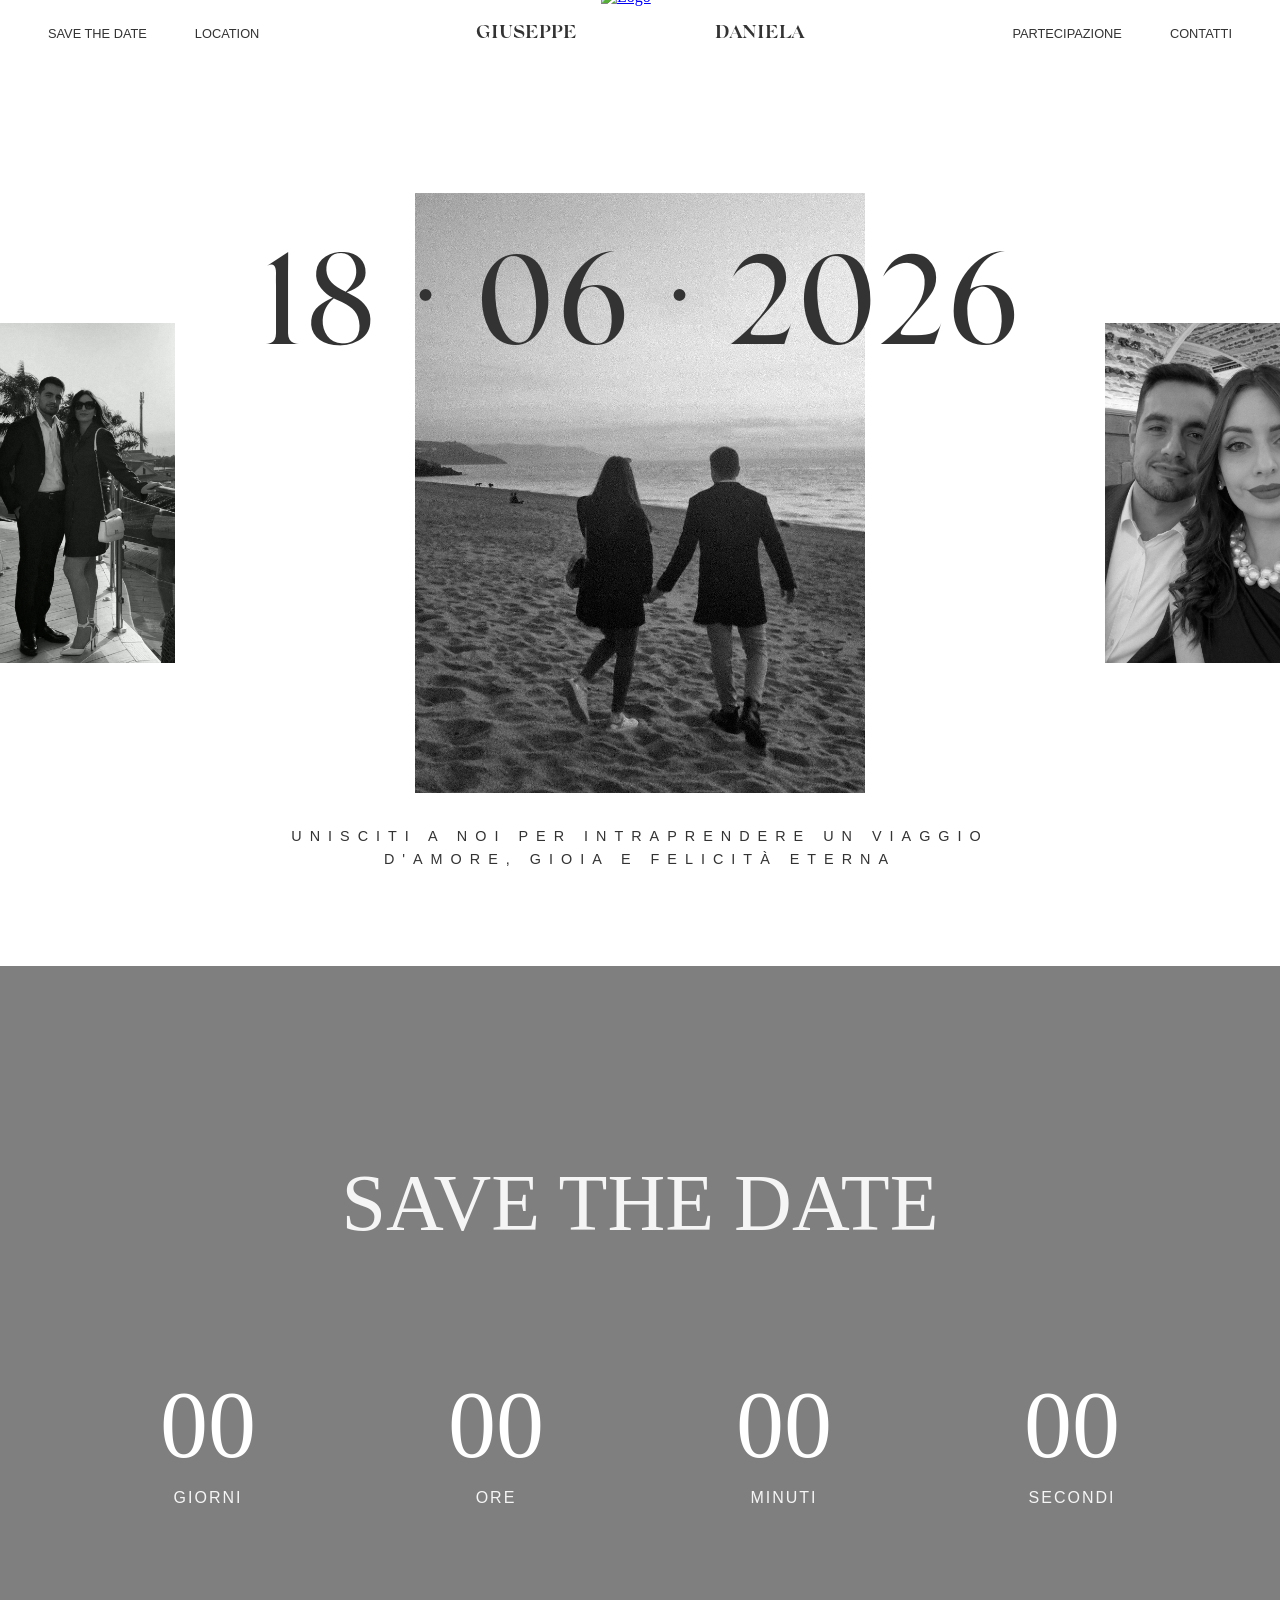
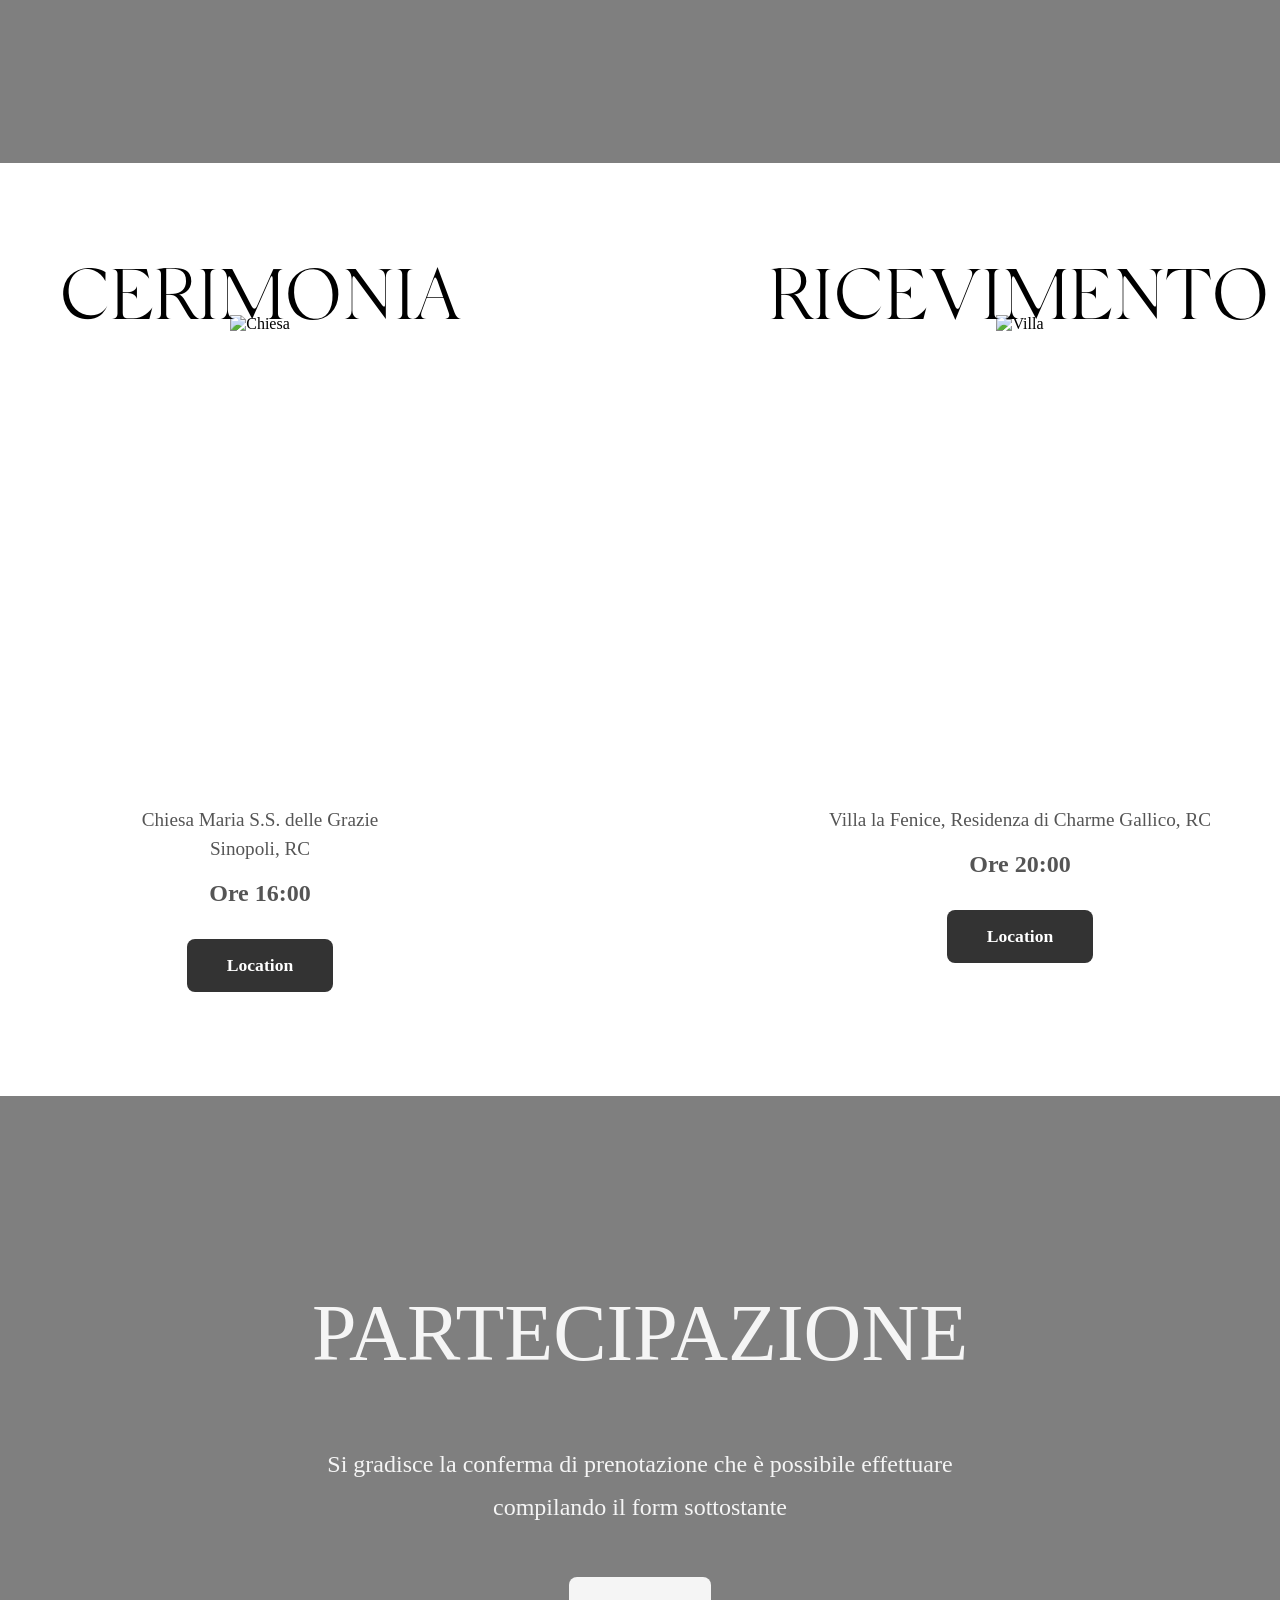
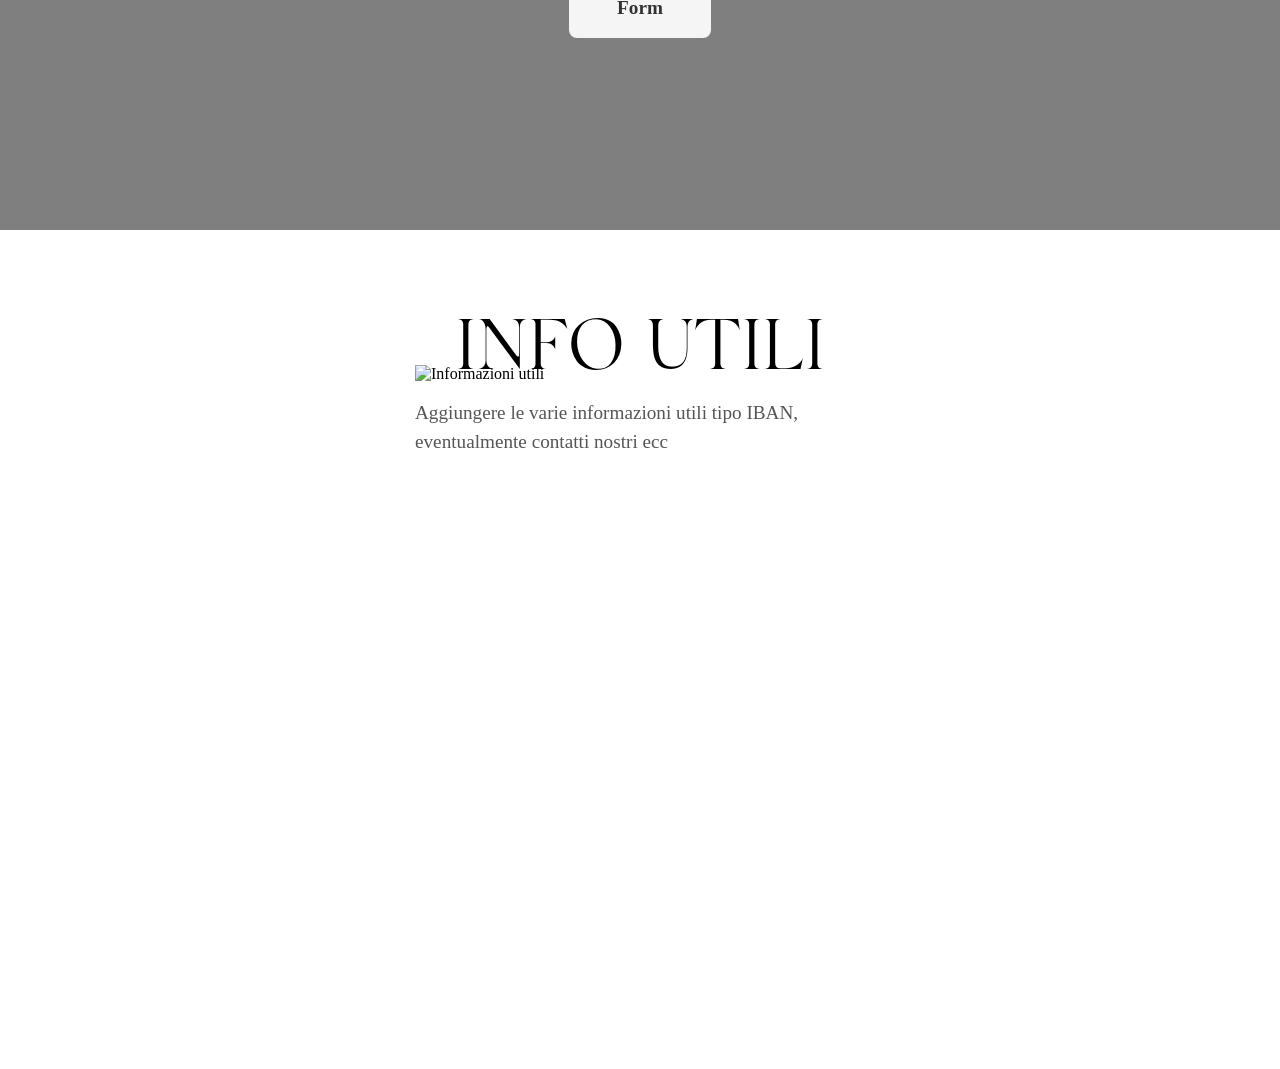
==== index.html @ e21fd2ea "edit foto" ====
<!DOCTYPE html>
<html lang="it">
<head>
    <meta charset="UTF-8">
    <meta name="viewport" content="width=device-width, initial-scale=1.0">
    <title>Giuseppe & Daniela</title>
    <link rel="stylesheet" href="css/styles.css">
    <link rel="icon" type="image/x-icon" href="/images/favicon.ico">
</head>
<body>
<!-- Navbar -->
<nav class="navbar">
    <div class="nav-container">
        <!-- Menu Sinistra -->
        <ul class="nav-menu nav-menu-right">
            <li class="nav-item"><a href="#savedate" class="nav-link">Save The Date</a></li>
            <li class="nav-item"><a href="#location" class="nav-link">Location</a></li>
        </ul>
        <!-- Gruppo Centrale: Nome + Logo + Nome -->
        <div class="nav-center">
            <span class="nav-name">Giuseppe</span>
            <div class="nav-logo">
                <a href="#home">
                    <img src="images/logo.png" alt="Logo" width="90" height="90">
                </a>
            </div>
            <span class="nav-name">Daniela</span>
        </div>
        <!-- Menu Destra -->
        <ul class="nav-menu nav-menu-right">
            <li class="nav-item"><a href="#rsvp" class="nav-link">Partecipazione</a></li>
            <li class="nav-item"><a href="#contact" class="nav-link">Contatti</a></li>
        </ul>

        <!-- Burger Menu (Mobile) -->
        <div class="burger-menu">
            <span class="burger-line"></span>
            <span class="burger-line"></span>
            <span class="burger-line"></span>
        </div>
    </div>

    <!-- Overlay Mobile -->
    <div class="nav-overlay" id="navOverlay">
        <ul class="nav-overlay-menu">
            <li><a href="#savedate" class="nav-link">Save The Date</a></li>
            <li><a href="#location" class="nav-link">Location</a></li>
            <li><a href="#rsvp" class="nav-link">Partecipazione</a></li>
            <li><a href="#contact" class="nav-link">Contatti</a></li>
            <li><a href="upload.html" class="nav-link">Carica Foto</a></li>
        </ul>
    </div>
</nav>

<!-- Hero Section -->
<section class="hero" id="home">
    <div class="hero-container">
        <!-- Foto Sinistra -->
        <div class="photo-side">
            <img src="images/left.jpg" alt="Foto sinistra">
        </div>

        <!-- Foto Centrale -->
        <div class="photo-wrapper">
            <div class="overlay-text date-overlay">18 · 06 · 2026</div>
            <img src="images/center.jpg" alt="Foto centrale">
        </div>

        <!-- Foto Destra -->
        <div class="photo-side">
            <img src="images/right.jpg" alt="Foto destra">
        </div>
    </div>

    <!-- Testo sotto la foto centrale -->
    <div class="photo-description">
        <h4>UNISCITI A NOI PER INTRAPRENDERE UN VIAGGIO D'AMORE, GIOIA E FELICITÀ ETERNA</h4>
    </div>

    <!-- Foto laterali per mobile -->
    <div class="mobile-photos">
        <div class="mobile-photo">
            <img src="images/left.jpg" alt="Foto sinistra">
        </div>
        <div class="mobile-photo">
            <img src="images/right.jpg" alt="Foto destra">
        </div>
    </div>
</section>

<!-- SAVE THE DATE -->
<section class="bg-section" id="savedate" style="background-image: url('images/img_1.png');">
    <div class="container">
        <h2 class="section-title">Save the Date</h2>

        <div class="countdown-grid">
            <div class="countdown-item">
                <div class="countdown-number" id="days">00</div>
                <div class="countdown-label">Giorni</div>
            </div>
            <div class="countdown-item">
                <div class="countdown-number" id="hours">00</div>
                <div class="countdown-label">Ore</div>
            </div>
            <div class="countdown-item">
                <div class="countdown-number" id="minutes">00</div>
                <div class="countdown-label">Minuti</div>
            </div>
            <div class="countdown-item">
                <div class="countdown-number" id="seconds">00</div>
                <div class="countdown-label">Secondi</div>
            </div>
        </div>
    </div>
</section>

<!-- Sezione Location -->
<section class="section" id="location">
    <div class="container">
        <div class="location-grid">
            <!-- Cerimonia -->
            <div class="location-item">
                <div class="photo-wrapper-location">
                    <div class="overlay-text title-overlay">Cerimonia</div>
                    <img src="images/chiesa.jpeg" alt="Chiesa">
                </div>
                <p class="location-info">
                    Chiesa Maria S.S. delle Grazie<br>
                    Sinopoli, RC
                </p>
                <p class="location-time">Ore 16:00</p>
                <a href="https://maps.app.goo.gl/irjKWhDx57zy6YPo8" target="_blank" class="btn btn-primary">Location</a>
            </div>

            <!-- Ricevimento -->
            <div class="location-item">
                <div class="photo-wrapper-location">
                    <div class="overlay-text title-overlay">Ricevimento</div>
                    <img src="images/villa-la-fenice-sala-ricevimenti-11.jpg" alt="Villa">
                </div>
                <p class="location-info">
                    Villa la Fenice, Residenza di Charme
                    Gallico, RC
                </p>
                <p class="location-time">Ore 20:00</p>
                <a href="https://maps.app.goo.gl/wTwLmj8EUAQuYnB8A" target="_blank" class="btn btn-primary">Location</a>
            </div>
        </div>
    </div>
</section>

<!-- Sezione Partecipazione -->
<section class="bg-section" id="rsvp" style="background-image: url('images/img.png');">
    <div class="container">
        <h2 class="section-title">Partecipazione</h2>
        <p class="section-text">
            Si gradisce la conferma di prenotazione che è possibile effettuare
            compilando il form sottostante
        </p>
        <a href="https://forms.gle/hBG2dPzC7ZbMSRRB8" target="_blank" class="btn btn-light">Form</a>
    </div>
</section>

<!-- Sezione Informazioni Utili -->
<section class="section" id="contact">
    <div class="container" style="margin-top: 2rem">
        <div class="photo-wrapper" style="margin: 0 auto;">
            <div class="overlay-text title-overlay">Info utili</div>
            <img src="images/karolina-grabowska-yH50AWO8ZRo-unsplash.jpg" alt="Informazioni utili">
            <p class="location-info">
                Aggiungere le varie informazioni utili tipo IBAN,
                eventualmente contatti nostri ecc
            </p>
        </div>
    </div>
</section>

<script src="js/script.js"></script>
</body>
</html>
---- css/styles.css ----
* {
    margin: 0;
    padding: 0;
    box-sizing: border-box;
}

@font-face {
    font-family:"silk-semi";
    src:url("../fonts/Silk_Serif_SemiBold.otf") format("opentype");
}

@font-face {
    font-family:"silk-reg";
    src:url("../fonts/Silk_Serif_Medium.otf") format("opentype");
}

@font-face {
    font-family:"silk-lig";
    src:url("../fonts/Silk_Serif_Light.otf") format("opentype");
}

body {
    font-family: 'Times New Roman', Times, serif;
    background-color: #ffffff;
}

html {
    overflow-x: clip;
}

/* CLASSI COMUNI */
.container {
    max-width: 1200px;
    margin: 0 auto;
}

.section {
    padding: 6.5rem 2rem;
    width: 100%;
}

.section-title {
    text-align: center;
    font-size: 5rem;
    color: #333;
    margin-bottom: 4rem;
    font-weight: normal;
    text-transform: uppercase;
    font-family: 'Times New Roman', serif;
}

.btn {
    display: inline-block;
    padding: 1rem 2.5rem;
    text-decoration: none;
    font-size: 1.1rem;
    font-weight: bold;
    border-radius: 8px;
    transition: all 0.3s ease;
}

.btn-primary {
    background-color: #333;
    color: #ffffff;
}

.btn-primary:hover {
    background-color: #555;
    transform: translateY(-3px);
}

.btn-light {
    background-color: whitesmoke;
    color: #333333;
    padding: 1.2rem 3rem;
    font-size: 1.2rem;
    margin: 0 auto;
    display: block;
    width: fit-content;
}

.btn-light:hover {
    background-color: #555;
    color: #ffffff;
}

.overlay-text {
    position: absolute;
    left: 50%;
    transform: translateX(-50%);
    background-color: transparent;
    padding: 0;
    font-family: silk-semi, sans-serif !important;
    font-weight: normal;
    color: #333;
    z-index: 10;
    white-space: nowrap;
}
.date-overlay {
    top: 1.5rem;
    font-size: 8rem;
    font-weight: normal;
    font-family: 'silk-reg', serif !important;
}
/* NAVBAR */
.navbar {
    position: relative;
    top: 0;
    width: 100%;
    background-color: #ffffff;

    z-index: 1000;
}

.nav-container {
    max-width: 1200px;
    margin: 0 auto;
    padding: 1.5rem 0.5rem;
    display: flex;
    justify-content: space-between;
    align-items: center;
    position: relative;
}

.nav-center {
    position: absolute;
    left: 50%;
    transform: translateX(-50%);
    display: flex;
    align-items: center;
    gap: 1.5rem;
    z-index: 1000;
}

.nav-logo a {
    display: flex;
    align-items: center;
    transition: opacity 0.3s ease;
}

.nav-logo a:hover {
    opacity: 0.7;
}

.nav-name {
    font-size: 1.2rem;
    text-transform: uppercase;
    font-weight: bold;
    color: #333;
    font-family: silk-semi, sans-serif !important;
}

.nav-menu {
    display: flex;
    list-style: none;
    gap: 3rem;
    margin: 0;
}

.nav-menu-left {
    justify-content: flex-start;
    font-size: 1rem;
    text-transform: uppercase;
    font-family: Arial, sans-serif;
}

.nav-menu-right {
    justify-content: flex-end;
    font-size: 1rem;
    text-transform: uppercase;
    font-family: Arial, sans-serif;
}

.nav-item {
    display: inline-block;
}

.nav-link {
    text-decoration: none;
    color: #333;
    font-size: 0.8rem;
    transition: color 0.3s ease;
}

.nav-link:hover {
    color: #666;
}

.burger-menu {
    display: none;
    flex-direction: column;
    cursor: pointer;
    position: absolute;
    right: 2rem;
    z-index: 1001;
}

.burger-line {
    width: 25px;
    height: 3px;
    background-color: #333;
    margin: 3px 0;
    transition: all 0.3s ease;
}

/* NAVBAR - RESPONSIVE */
@media screen and (max-width: 768px) {
    .section-title {
        font-size: 2.5rem;
        margin-bottom: 2.5rem;
    }

    .nav-container {
        justify-content: center;
    }

    .nav-menu {
        position: fixed;
        right: -100%;
        top: 70px;
        flex-direction: column;
        background-color: #ffffff;
        width: 100%;
        text-align: center;
        transition: right 0.3s ease;
        padding: 2rem 0;
        gap: 1.5rem;
    }

    .nav-menu.active {
        right: 0;
    }

    .nav-menu-left,
    .nav-menu-right {
        position: fixed;
        right: -100%;
    }

    .nav-name {
        display: none;
    }

    .nav-center {
        position: static;
        transform: none;
    }

    .burger-menu {
        display: flex;
    }

    .burger-menu.active .burger-line:nth-child(1) {
        transform: rotate(-45deg) translate(-5px, 6px);
        transition: transform 0.4s ease;
    }

    .burger-menu.active .burger-line:nth-child(2) {
        opacity: 0;
        transition: opacity 0.2s ease;
    }

    .burger-menu.active .burger-line:nth-child(3) {
        transform: rotate(45deg) translate(-5px, -6px);
        transition: transform 0.4s ease;
    }
}

/* NAV OVERLAY MOBILE */
.nav-overlay {
    display: flex;
    pointer-events: none;
    position: fixed;
    top: 0;
    left: 0;
    width: 100%;
    height: 100%;
    background-color: #ffffff;
    z-index: 999;
    justify-content: center;
    align-items: center;
    opacity: 0;
    transition: opacity 0.5s ease;
}

.nav-overlay.active {
    pointer-events: all;
    opacity: 1;
}

.nav-overlay-menu {
    list-style: none;
    text-align: center;
    display: flex;
    flex-direction: column;
    gap: 2.5rem;
}

.nav-overlay-menu li {
    opacity: 0;
    transform: translateY(20px);
    transition: opacity 0.4s ease, transform 0.4s ease;
}

.nav-overlay.active .nav-overlay-menu li:nth-child(1) { opacity: 1; transform: translateY(0); transition-delay: 0.15s; }
.nav-overlay.active .nav-overlay-menu li:nth-child(2) { opacity: 1; transform: translateY(0); transition-delay: 0.25s; }
.nav-overlay.active .nav-overlay-menu li:nth-child(3) { opacity: 1; transform: translateY(0); transition-delay: 0.35s; }
.nav-overlay.active .nav-overlay-menu li:nth-child(4) { opacity: 1; transform: translateY(0); transition-delay: 0.45s; }
.nav-overlay.active .nav-overlay-menu li:nth-child(5) { opacity: 1; transform: translateY(0); transition-delay: 0.55s; }

.nav-overlay-menu .nav-link {
    font-size: 1.5rem;
    text-transform: uppercase;
    position: relative;
}

.nav-overlay-menu .nav-link::after {
    content: '';
    position: absolute;
    bottom: -4px;
    left: 50%;
    transform: translateX(-50%);
    width: 0;
    height: 1px;
    background-color: #333;
    transition: width 0.3s ease;
}

.nav-overlay-menu .nav-link:hover::after {
    width: 100%;
}

/* HERO SECTION */
.hero {
    border-top: 4rem;
    min-height: 100vh;
    display: flex;
    flex-direction: column;
    align-items: center;
    justify-content: center;
    padding: 3rem 2rem;
    contain: paint;
}

.hero-container {
    display: flex;
    align-items: center;
    justify-content: center;
    margin-top: 2rem;
    gap: 15rem;
    max-width: 180rem;
}

.photo-wrapper {
    position: relative;
    width: 450px;
    height: 600px;
}

.photo-wrapper video {
    width: 100%;
    height: 100%;
    object-fit: cover;
}

.photo-wrapper img {
    width: 100%;
    height: 100%;
    object-fit: cover;
}

.photo-wrapper-location {
    position: relative;
    width: 316px;
    height: 475px;
}

.photo-wrapper-location img {
    width: 100%;
    height: 100%;
    object-fit: cover;
}

.location-info {
    font-size: 1.5rem;
    line-height: 1.5;
    color: #555;
    margin-top: 1rem;
    margin-bottom: 1rem;
    font-family: Times SansSerif, serif;
}

.title-overlay {
    top: -67px;
    font-size: 4.5rem;
    font-family: 'silk-lig', serif !important;
    text-transform: uppercase;
    color: #000000;
}

.photo-side {
    width: 220px;
    height: 340px;
}

.photo-side img {
    width: 100%;
    height: 100%;
    object-fit: cover;
}

.mobile-photos {
    display: none;
}

.photo-description {
    max-width: 730px;
    text-align: center;
    margin-top: 2rem;
    padding: 0 1rem;
}

.photo-description h4 {
    font-size: 0.9rem;
    font-style: normal;
    font-weight: normal;
    letter-spacing: 0.5rem;
    line-height: 1.6;
    color: #333;
    font-family: "Helvetica Neue", Helvetica, Arial, sans-serif;
}

/* HERO - RESPONSIVE */
@media screen and (max-width: 768px) {
    .hero {
        padding: 5rem 0rem;
    }

    .hero-container {
        flex-direction: column;
    }

    .photo-side {
        display: none;
    }

    .photo-wrapper {
        width: 100%;
        max-width: 350px;
        height: 525px;
    }

    .date-overlay {
        font-size: 5rem;
        font-weight: normal;
    }

    .title-overlay {
        font-size: 2.5rem;
        letter-spacing: 0.3rem;
        font-family: 'silk-reg', serif !important;
        top: -37px;
        white-space: normal;
        text-align: center;
    }

    .mobile-photos {
        display: flex;
        gap: 1rem;
        margin-top: 2rem;
        width: 100%;
        max-width: 350px;
        justify-content: space-between;
    }

    .mobile-photo {
        width: 48%;
        height: 280px;
    }

    .mobile-photo img {
        width: 100%;
        height: 100%;
        object-fit: cover;
    }
    .photo-wrapper-location {
        position: relative;
        width: 257px;
        height: 374px;
    }
    .photo-description {
        max-width: 350px;
        margin-top: 1.5rem;
    }

    .photo-description h4 {
        font-size: 1rem;
        font-style: normal;
        letter-spacing: 0.5rem;
        font-family: Helvetica, Arial, sans-serif;
    }
}


@media screen and (max-width: 480px) {
    .section-title {
        font-size: 2rem;
        margin-bottom: 1.5rem;
    }

    .photo-wrapper {
        max-width: 250px;
        height: 400px;
    }

    .mobile-photos {
        max-width: 300px;
    }

    .mobile-photo {
        height: 240px;
    }

    .date-overlay {
        font-size: 3.5rem;
        top: -2.5rem;
        font-weight: normal;

    }

    .photo-description {
        max-width: 300px;
    }

    .photo-description h4 {
        font-size: 0.7rem;
        font-style: normal;
        letter-spacing: 0.1rem;
        font-family: Helvetica Neue, Arial, sans-serif;
    }
    .photo-wrapper-location {
        position: relative;
        width: 257px;
        height: 374px;
    }
}

/* SEZIONI CON BACKGROUND */
.bg-section {
    position: relative;
    width: 100%;
    padding: 12rem 2rem;
    background-size: cover;
    background-position: center;
    background-attachment: local;
    contain: paint;
}

.bg-section::before {
    content: '';
    position: absolute;
    top: 0;
    left: 0;
    width: 100%;
    height: 100%;
    backdrop-filter: blur(4px);
    -webkit-backdrop-filter: blur(4px);
    background-color: rgba(0, 0, 0, 0.5);
    z-index: 1;
}

.bg-section .container {
    position: relative;
    z-index: 2;
}

.bg-section .section-title {
    color: whitesmoke;
}

.section-text {
    text-align: center;
    font-size: 1.5rem;
    line-height: 1.8;
    color: whitesmoke;
    max-width: 800px;
    margin: 0 auto 3rem;
    padding: 0 2rem;
}

/* SEZIONI BG - RESPONSIVE */
@media screen and (max-width: 768px) {
    .bg-section {
        padding: 4rem 1.5rem;
        background-attachment: scroll;
    }

    .bg-section .section-title {
        font-size: 2rem;
        margin-bottom: 2.5rem;
    }

    .section {
        padding: 4rem 1.5rem;
    }
}

@media screen and (max-width: 480px) {
    .bg-section .section-title {
        font-size: 1.7rem;
        margin-bottom: 2rem;
    }
}

/* COUNTDOWN */
.countdown-grid {
    display: flex;
    justify-content: center;
    align-items: center;
    gap: 4rem;
    color: white;
}

.countdown-item {
    text-align: center;
    padding: 4rem;
    min-width: 180px;
    color: white;
}

.countdown-number {
    font-size: 6rem;
    font-weight: normal;
    color: white;
    line-height: 1;
    margin-bottom: 1rem;
    font-family: 'Times New Roman', Times, serif;
}

.countdown-label {
    font-size: 1rem;
    color: whitesmoke;
    text-transform: uppercase;
    letter-spacing: 2px;
    font-family: SansSerif, sans-serif;
}

/* COUNTDOWN - RESPONSIVE */
@media screen and (max-width: 768px) {
    .countdown-grid {
        flex-direction: column;
        gap: 2rem;
    }

    .countdown-item {
        width: 100%;
        max-width: 300px;
        padding: 1.5rem;
    }

    .countdown-number {
        font-size: 3rem;
    }

    .countdown-label {
        font-size: 1.1rem;
    }
}

@media screen and (max-width: 480px) {
    .countdown-item {
        max-width: 250px;
        padding: 1.2rem;
    }

    .countdown-number {
        font-size: 2.5rem;
    }

    .countdown-label {
        font-size: 1rem;
    }
}

/* SEZIONE LOCATION */
.location-grid {
    margin-top: 3rem;
    display: flex;
    justify-content: space-between;
    gap: 20rem;
}

.location-item {
    flex: 1;
    display: flex;
    flex-direction: column;
    align-items: center;
    text-align: center;
}

.location-info {
    font-size: 1.2rem;
    line-height: 1.5;
    color: #555;
    margin-top: 1rem;
    margin-bottom: 1rem;
    font-family: Times SansSerif, serif;
}

.location-time {
    font-weight: bold;
    font-size: 1.5rem;
    color: #555;
    margin-bottom: 2rem;
    font-family: Times SansSerif, serif;
}

/* LOCATION - RESPONSIVE */
@media screen and (max-width: 768px) {
    .location-grid {
        flex-direction: column;
        gap: 10rem;
    }

    .location-info {
        font-size: 1.2rem;
        line-height: 1.5;
        color: #555;
        margin-top: 1rem;
        margin-bottom: 1rem;
        font-family: Times SansSerif, serif;
    }

    .btn {
        padding: 0.9rem 2rem;
        font-size: 1rem;
    }
}

@media screen and (max-width: 480px) {
    .btn {
        padding: 0.8rem 1.8rem;
        font-size: 0.95rem;
    }
    .location-info {
        font-size: 1.2rem;
        line-height: 1.5;
        color: #555;
        margin-top: 1rem;
        margin-bottom: 1rem;
        font-family: Times SansSerif, serif;
    }
}
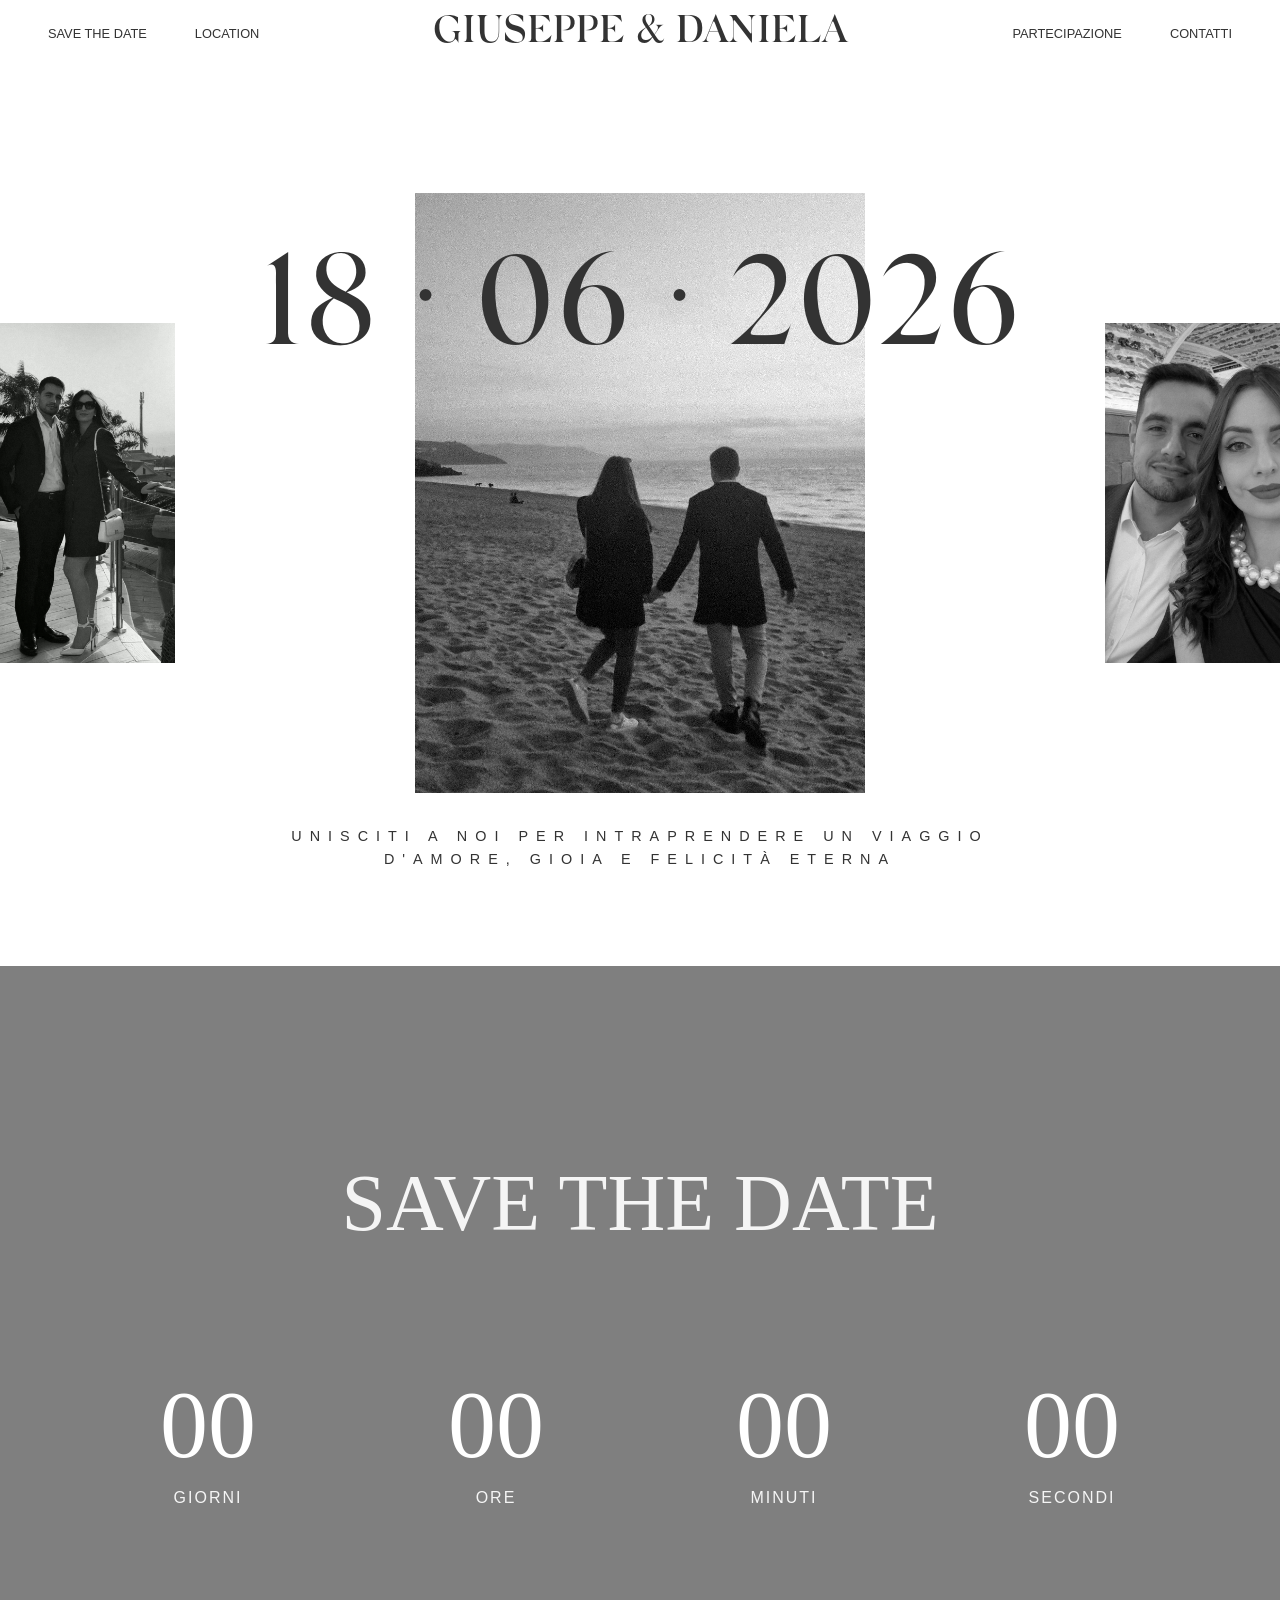
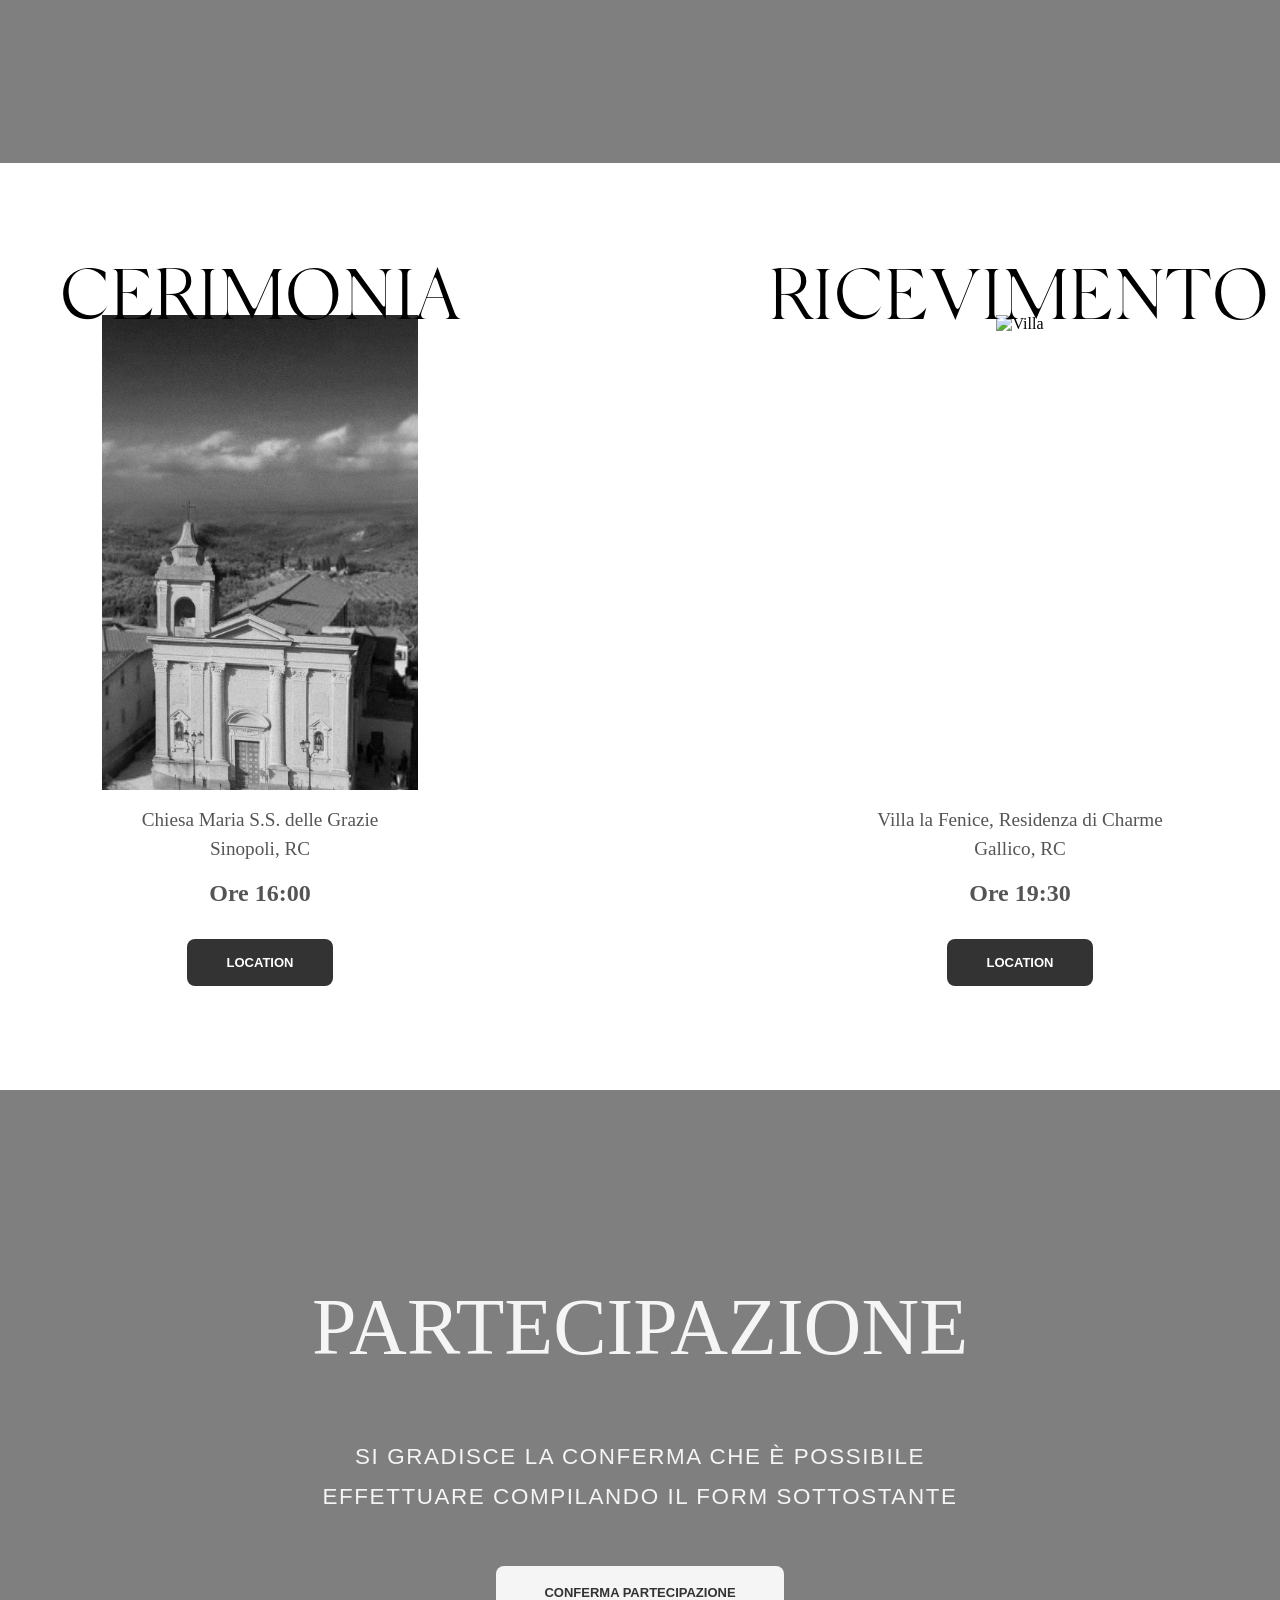
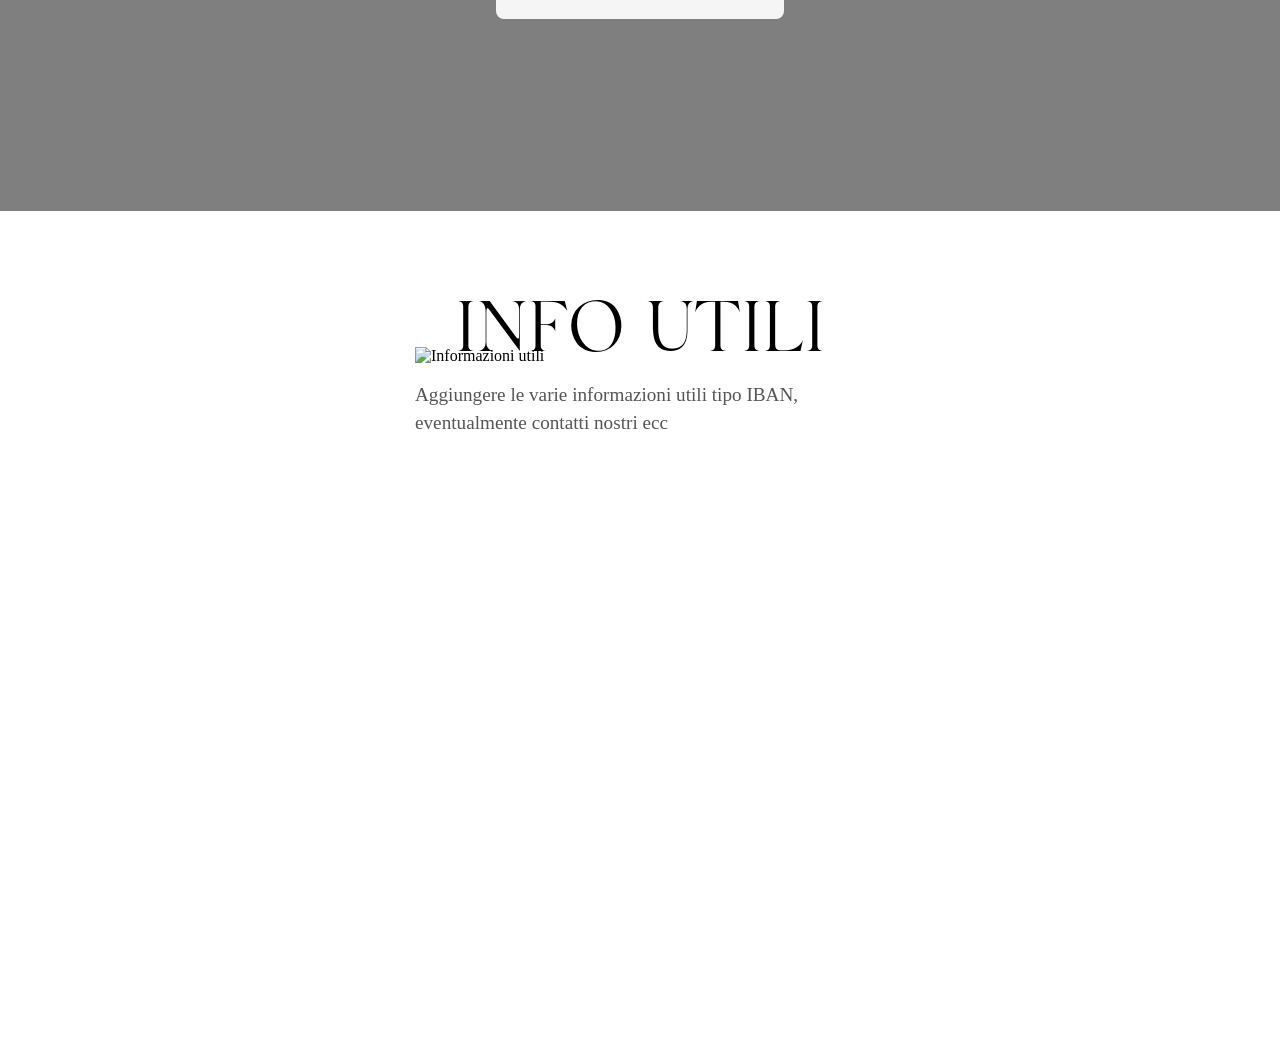
==== commit f8813edf: "edit css" ====
--- a/index.html
+++ b/index.html
@@ -18,13 +18,7 @@
         </ul>
         <!-- Gruppo Centrale: Nome + Logo + Nome -->
         <div class="nav-center">
-            <span class="nav-name">Giuseppe</span>
-            <div class="nav-logo">
-                <a href="#home">
-                    <img src="images/logo.png" alt="Logo" width="90" height="90">
-                </a>
-            </div>
-            <span class="nav-name">Daniela</span>
+            <span class="nav-name">Giuseppe & Daniela</span>
         </div>
         <!-- Menu Destra -->
         <ul class="nav-menu nav-menu-right">
@@ -122,7 +116,7 @@
             <div class="location-item">
                 <div class="photo-wrapper-location">
                     <div class="overlay-text title-overlay">Cerimonia</div>
-                    <img src="images/chiesa.jpeg" alt="Chiesa">
+                    <img src="images/chiesa.jpg" alt="Chiesa">
                 </div>
                 <p class="location-info">
                     Chiesa Maria S.S. delle Grazie<br>
@@ -139,10 +133,10 @@
                     <img src="images/villa-la-fenice-sala-ricevimenti-11.jpg" alt="Villa">
                 </div>
                 <p class="location-info">
-                    Villa la Fenice, Residenza di Charme
+                    Villa la Fenice, Residenza di Charme<br>
                     Gallico, RC
                 </p>
-                <p class="location-time">Ore 20:00</p>
+                <p class="location-time">Ore 19:30</p>
                 <a href="https://maps.app.goo.gl/wTwLmj8EUAQuYnB8A" target="_blank" class="btn btn-primary">Location</a>
             </div>
         </div>
@@ -154,10 +148,10 @@
     <div class="container">
         <h2 class="section-title">Partecipazione</h2>
         <p class="section-text">
-            Si gradisce la conferma di prenotazione che è possibile effettuare
+            Si gradisce la conferma che è possibile effettuare
             compilando il form sottostante
         </p>
-        <a href="https://forms.gle/hBG2dPzC7ZbMSRRB8" target="_blank" class="btn btn-light">Form</a>
+        <a href="https://forms.gle/hBG2dPzC7ZbMSRRB8" target="_blank" class="btn btn-light">Conferma partecipazione</a>
     </div>
 </section>
 
--- a/css/styles.css
+++ b/css/styles.css
@@ -62,6 +62,9 @@
 .btn-primary {
     background-color: #333;
     color: #ffffff;
+    font-size: small;
+    font-family: Arial, sans-serif;
+    text-transform: uppercase;
 }
 
 .btn-primary:hover {
@@ -73,10 +76,12 @@
     background-color: whitesmoke;
     color: #333333;
     padding: 1.2rem 3rem;
-    font-size: 1.2rem;
     margin: 0 auto;
     display: block;
     width: fit-content;
+    font-size: small;
+    font-family: Arial, sans-serif;
+    text-transform: uppercase;
 }
 
 .btn-light:hover {
@@ -143,11 +148,10 @@
 }
 
 .nav-name {
-    font-size: 1.2rem;
-    text-transform: uppercase;
-    font-weight: bold;
+    font-size: 2.4rem;
+    text-transform: uppercase;
     color: #333;
-    font-family: silk-semi, sans-serif !important;
+    font-family: silk-reg, serif !important;
 }
 
 .nav-menu {
@@ -238,7 +242,10 @@
     }
 
     .nav-name {
-        display: none;
+        font-size: 1.4rem;
+        text-transform: uppercase;
+        color: #333;
+        font-family: silk-reg, serif !important;
     }
 
     .nav-center {
@@ -533,9 +540,9 @@
     }
 
     .photo-description h4 {
-        font-size: 0.7rem;
+        font-size: 0.75rem;
         font-style: normal;
-        letter-spacing: 0.1rem;
+        letter-spacing: 0.0rem;
         font-family: Helvetica Neue, Arial, sans-serif;
     }
     .photo-wrapper-location {
@@ -580,12 +587,30 @@
 
 .section-text {
     text-align: center;
-    font-size: 1.5rem;
+    font-size: 1.4rem;
+    font-family: Arial, sans-serif;
+    text-transform: uppercase;
+    letter-spacing: 0.1rem;
     line-height: 1.8;
     color: whitesmoke;
     max-width: 800px;
     margin: 0 auto 3rem;
     padding: 0 2rem;
+}
+
+@media screen and (max-width: 768px) {
+    .section-text {
+        text-align: center;
+        font-size: 0.8rem;
+        letter-spacing: 0.1rem;
+        font-family: Arial, sans-serif;
+        text-transform: uppercase;
+        line-height: 1.8;
+        color: whitesmoke;
+        max-width: 800px;
+        margin: 0 auto 3rem;
+        padding: 0 2rem;
+    }
 }
 
 /* SEZIONI BG - RESPONSIVE */
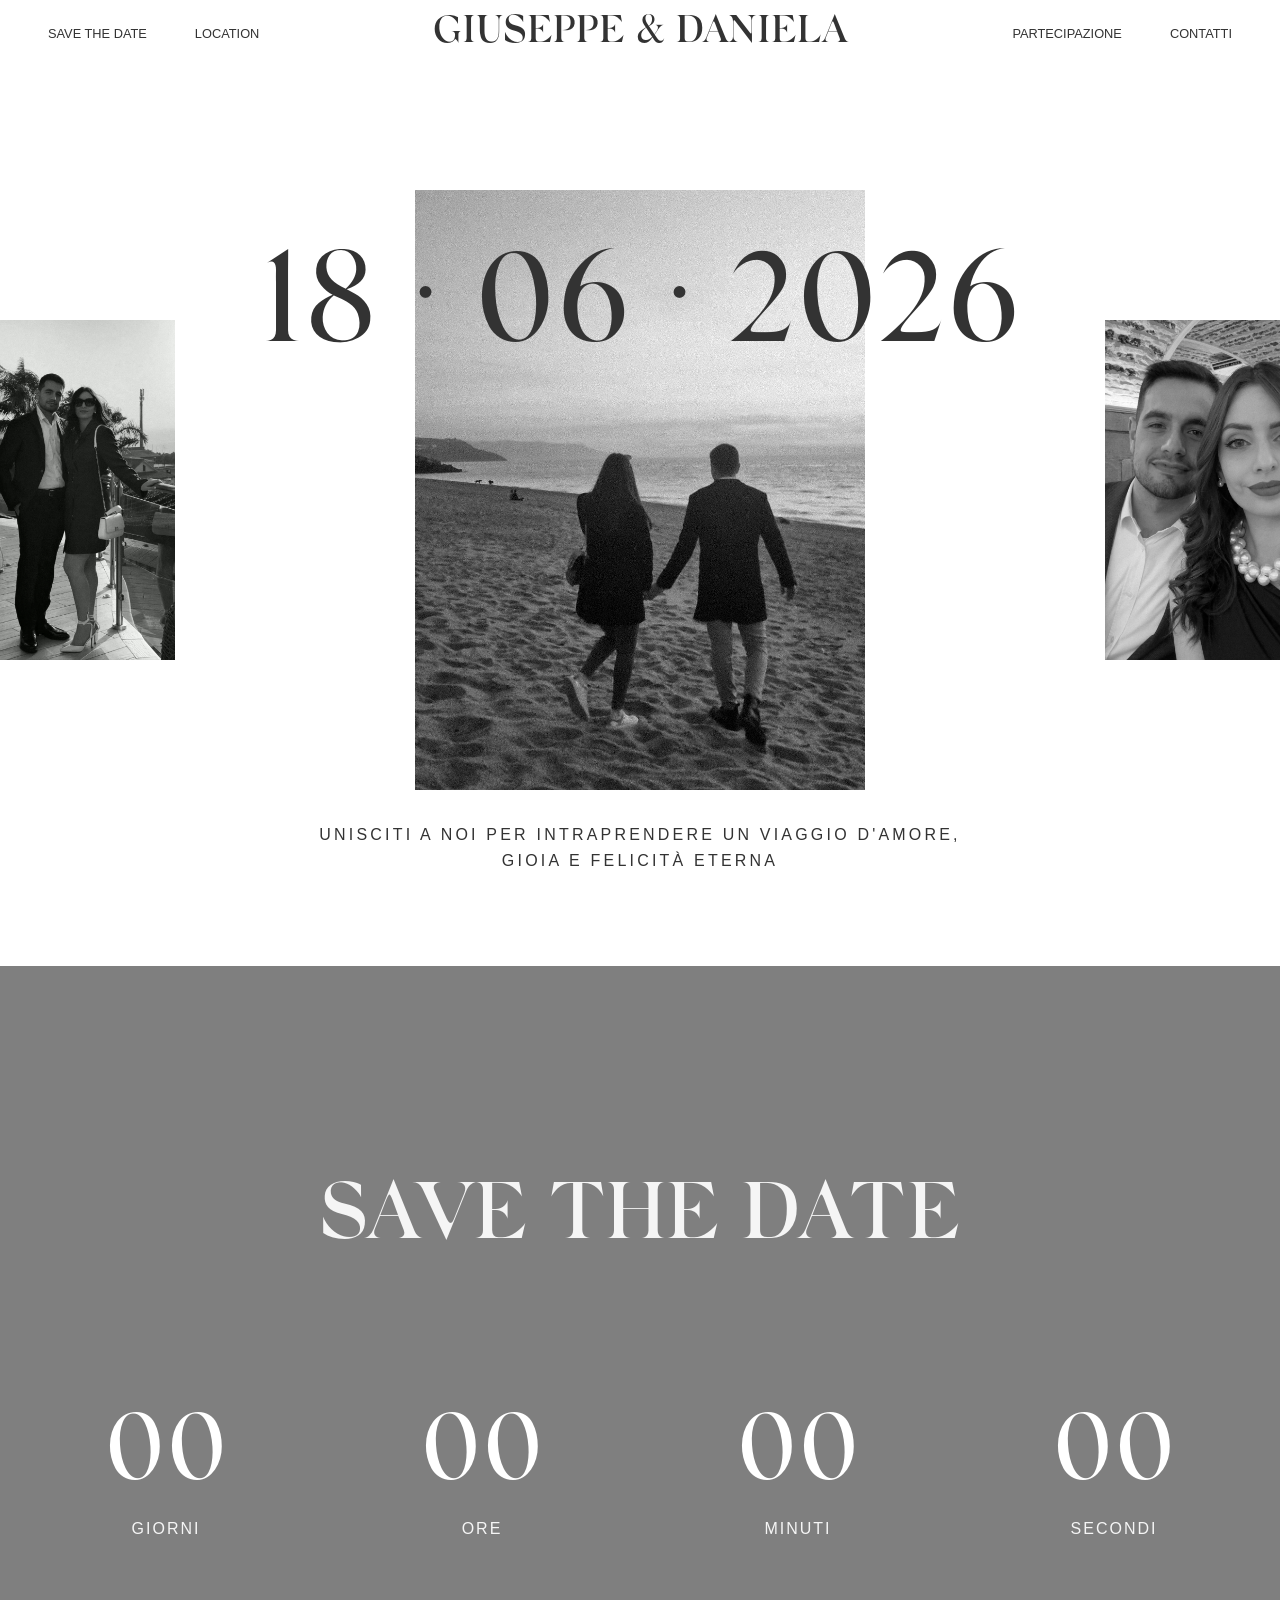
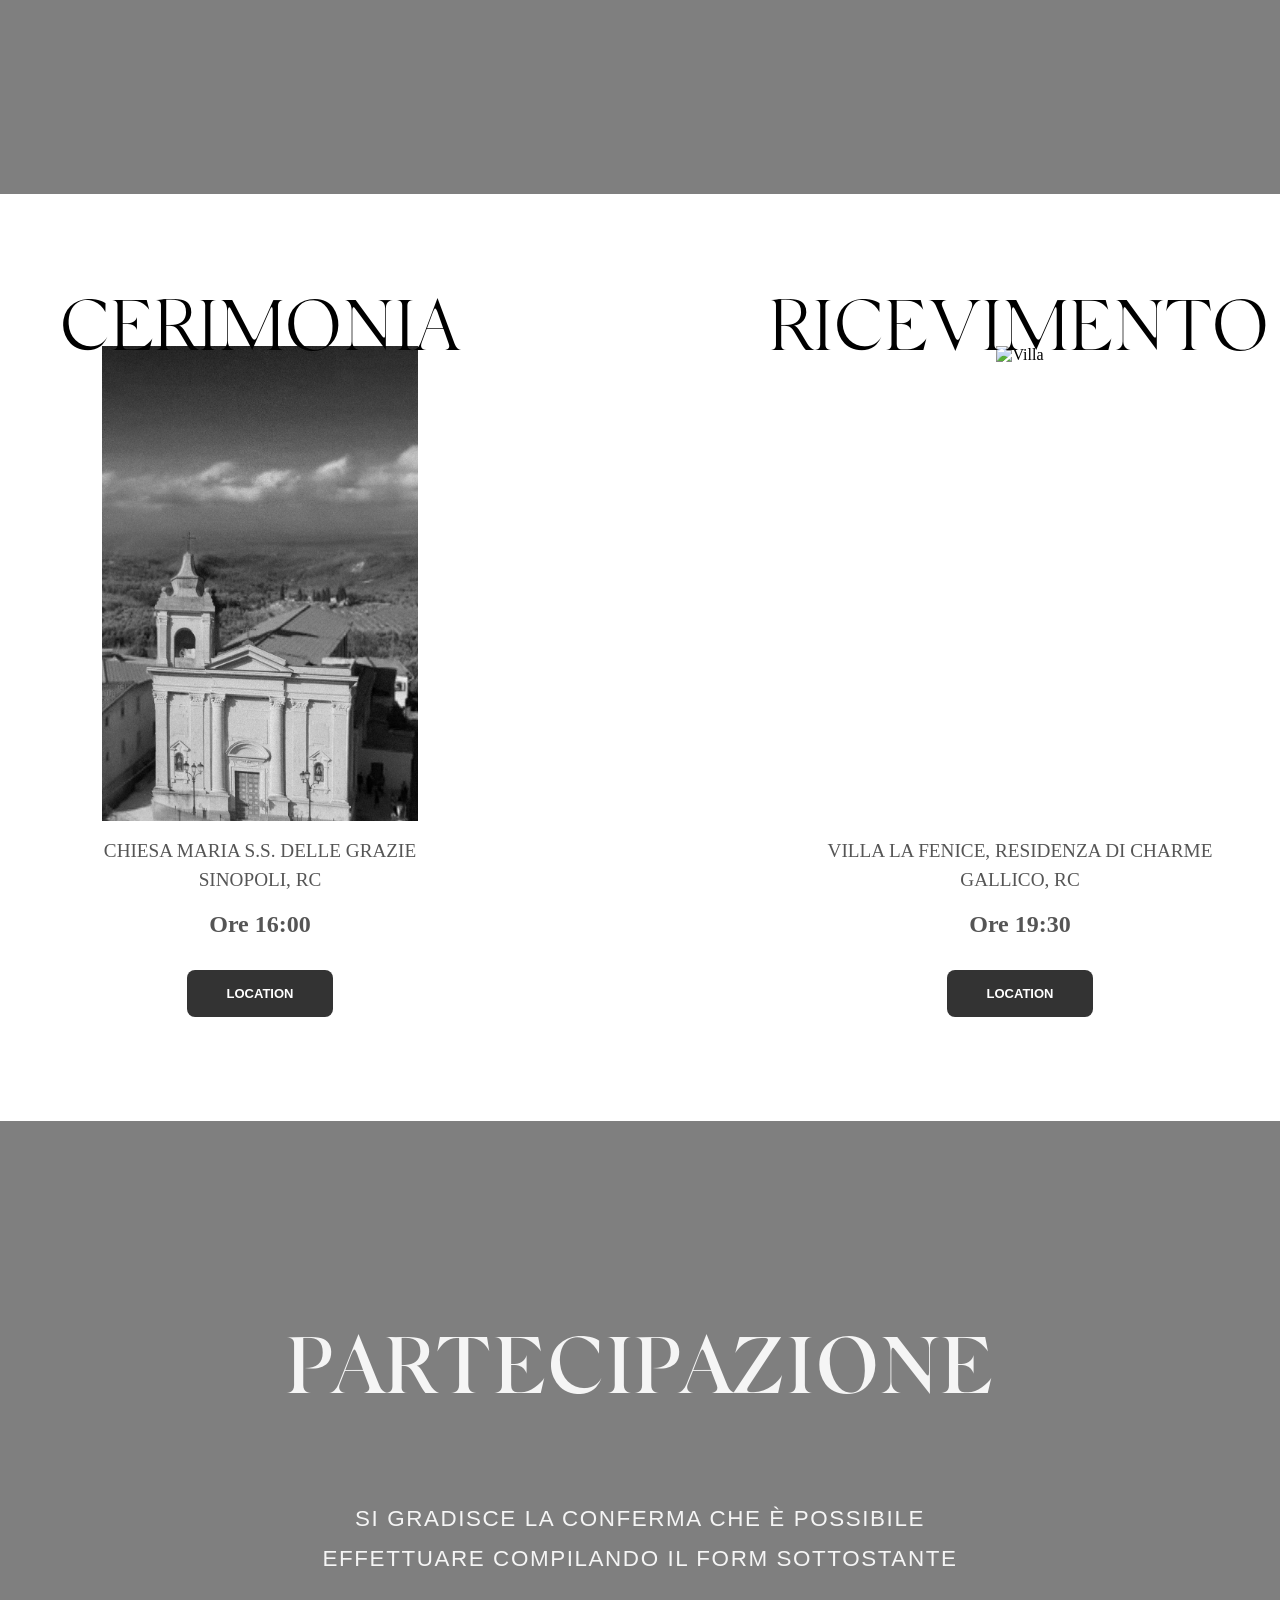
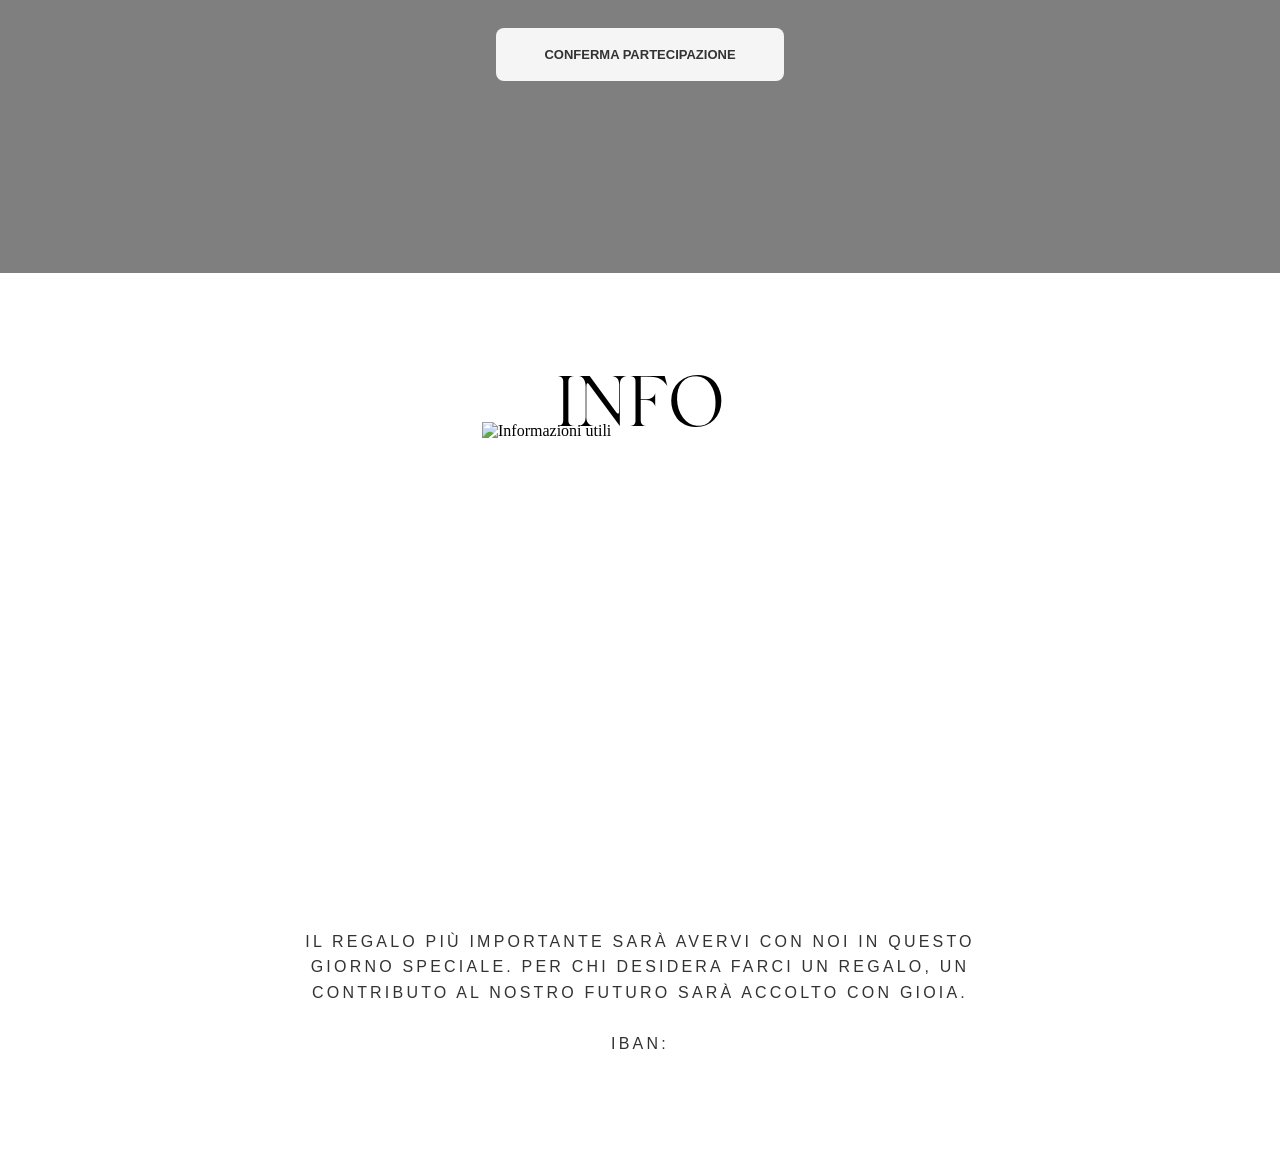
==== commit 32a9061e: "edit info section" ====
--- a/index.html
+++ b/index.html
@@ -156,16 +156,19 @@
 </section>
 
 <!-- Sezione Informazioni Utili -->
-<section class="section" id="contact">
+<section class="hero" id="contact">
     <div class="container" style="margin-top: 2rem">
-        <div class="photo-wrapper" style="margin: 0 auto;">
-            <div class="overlay-text title-overlay">Info utili</div>
+        <div class="photo-wrapper-location" style="margin: 0 auto;">
+            <div class="overlay-text title-overlay">Info</div>
             <img src="images/karolina-grabowska-yH50AWO8ZRo-unsplash.jpg" alt="Informazioni utili">
-            <p class="location-info">
-                Aggiungere le varie informazioni utili tipo IBAN,
-                eventualmente contatti nostri ecc
-            </p>
         </div>
+    </div>
+    <div class="photo-description" style="justify-content: center">
+        <h4>Il regalo più importante sarà avervi con noi in questo giorno speciale. Per chi desidera farci un regalo, un contributo al nostro futuro sarà accolto con gioia.
+            <br>
+            <br>
+            IBAN:
+        </h4>
     </div>
 </section>
 
--- a/css/styles.css
+++ b/css/styles.css
@@ -46,7 +46,7 @@
     margin-bottom: 4rem;
     font-weight: normal;
     text-transform: uppercase;
-    font-family: 'Times New Roman', serif;
+    font-family: silk-reg, serif;
 }
 
 .btn {
@@ -395,6 +395,7 @@
     margin-top: 1rem;
     margin-bottom: 1rem;
     font-family: Times SansSerif, serif;
+    text-transform: uppercase;
 }
 
 .title-overlay {
@@ -428,10 +429,11 @@
 }
 
 .photo-description h4 {
-    font-size: 0.9rem;
+    /* font-size: 0.9rem; */
     font-style: normal;
     font-weight: normal;
-    letter-spacing: 0.5rem;
+    letter-spacing: 0.2rem;
+    text-transform: uppercase;
     line-height: 1.6;
     color: #333;
     font-family: "Helvetica Neue", Helvetica, Arial, sans-serif;
@@ -659,7 +661,7 @@
     color: white;
     line-height: 1;
     margin-bottom: 1rem;
-    font-family: 'Times New Roman', Times, serif;
+    font-family: silk-reg, serif;
 }
 
 .countdown-label {
@@ -729,7 +731,8 @@
     color: #555;
     margin-top: 1rem;
     margin-bottom: 1rem;
-    font-family: Times SansSerif, serif;
+    font-family:Times SansSerif, serif;
+    text-transform: uppercase;
 }
 
 .location-time {
@@ -754,6 +757,7 @@
         margin-top: 1rem;
         margin-bottom: 1rem;
         font-family: Times SansSerif, serif;
+        text-transform: uppercase;
     }
 
     .btn {
@@ -774,5 +778,6 @@
         margin-top: 1rem;
         margin-bottom: 1rem;
         font-family: Times SansSerif, serif;
+        text-transform: uppercase;
     }
 }
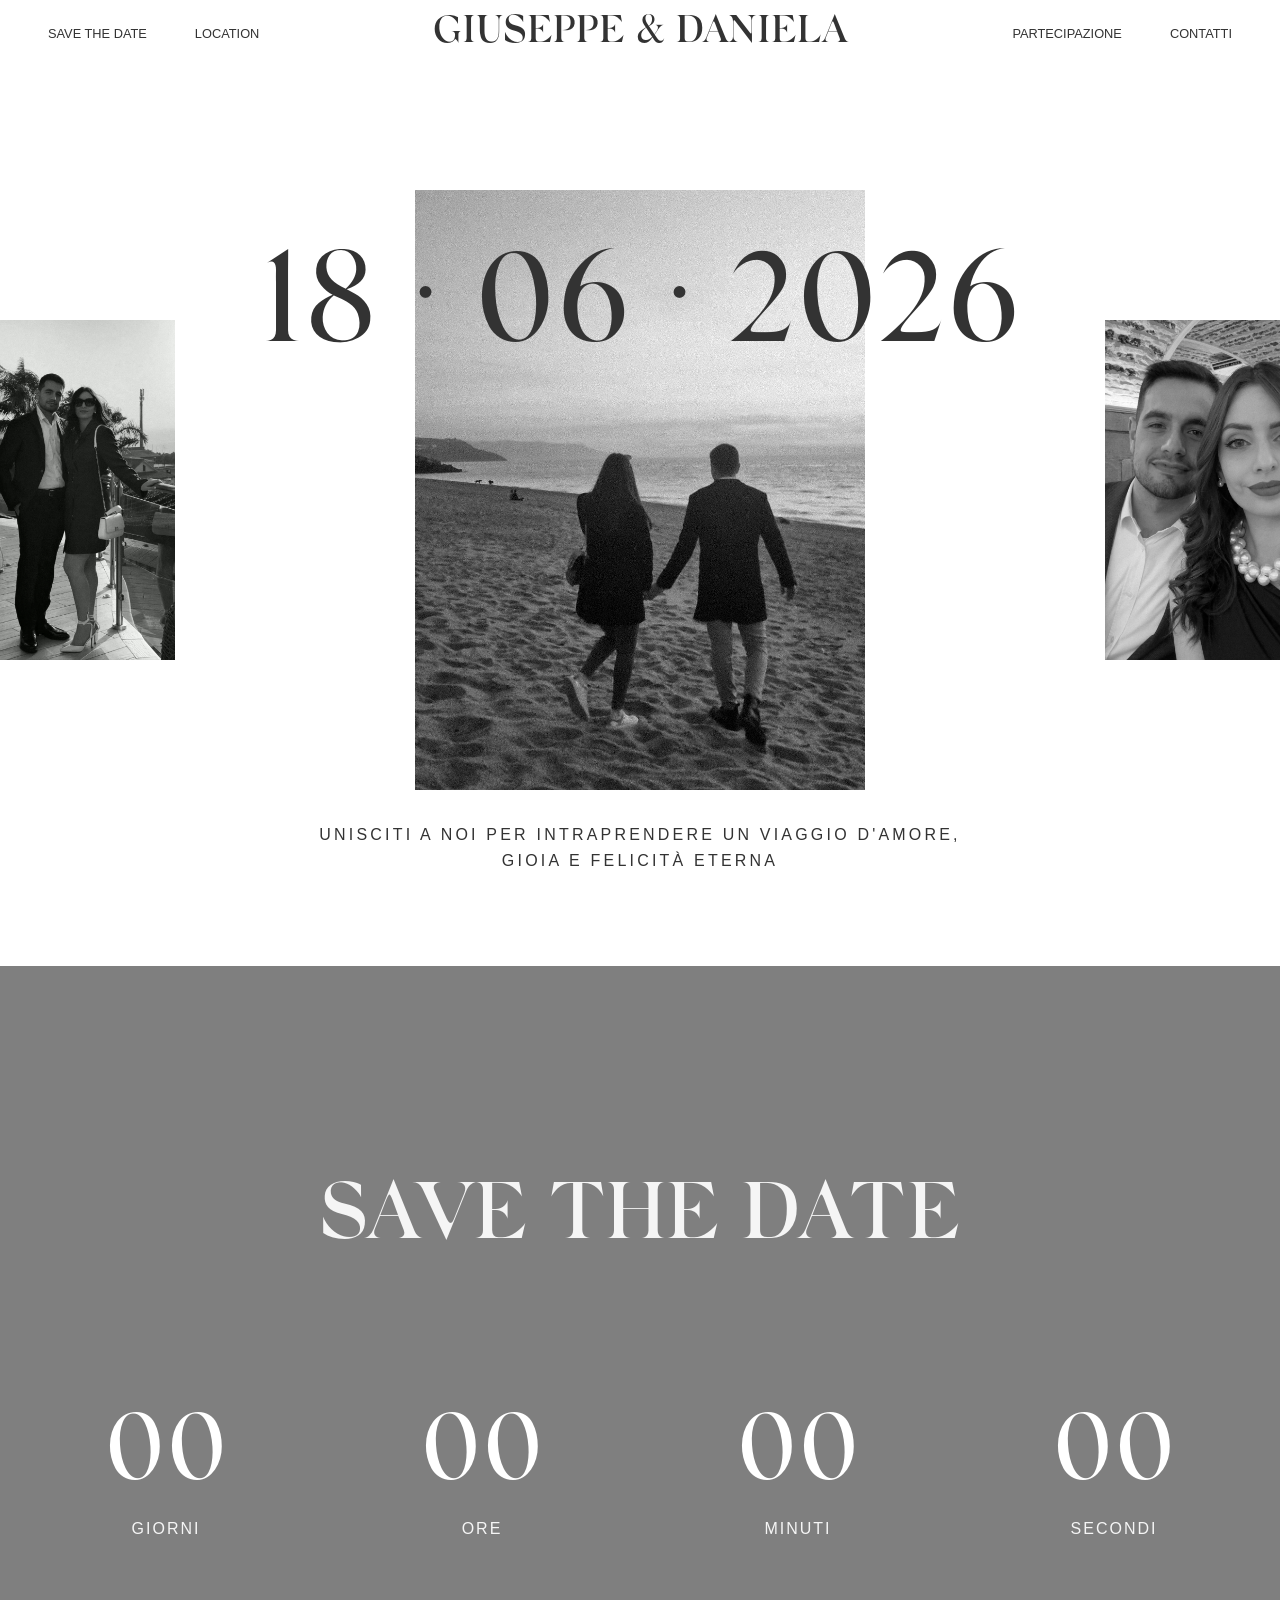
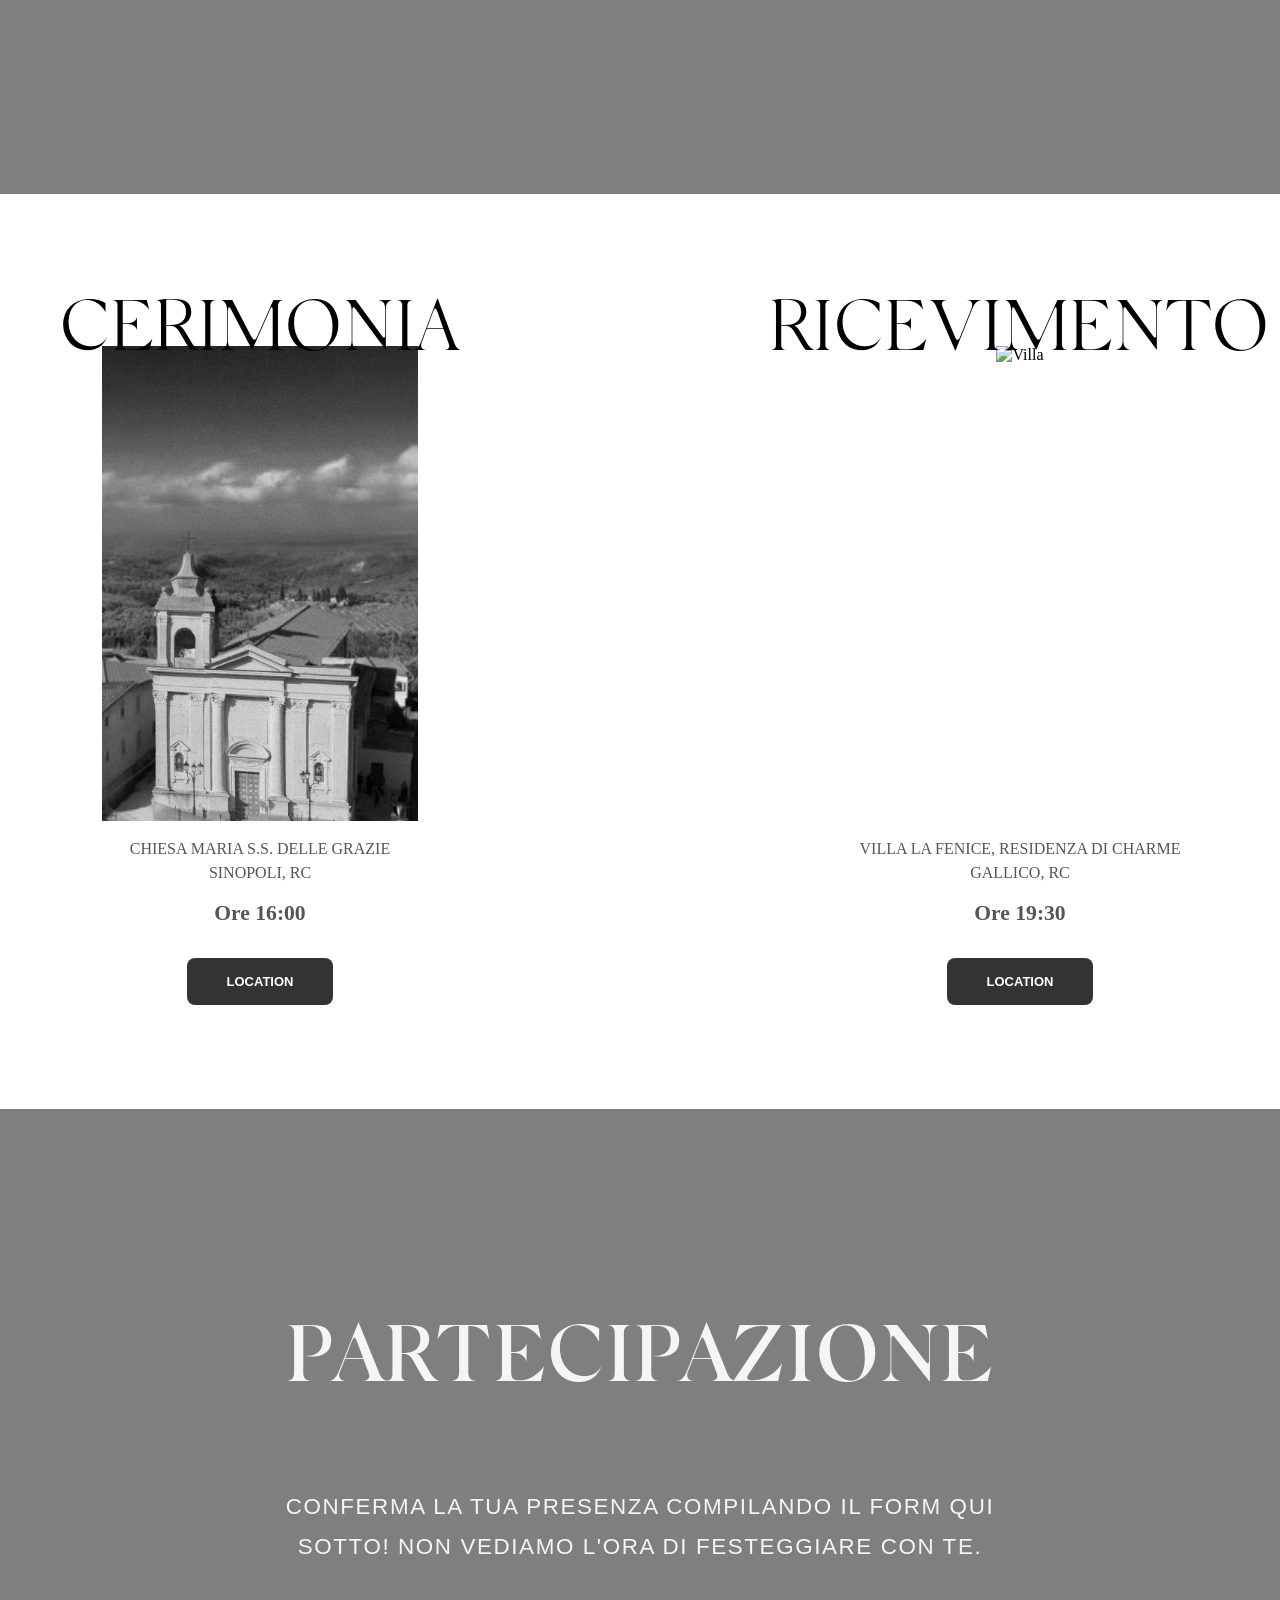
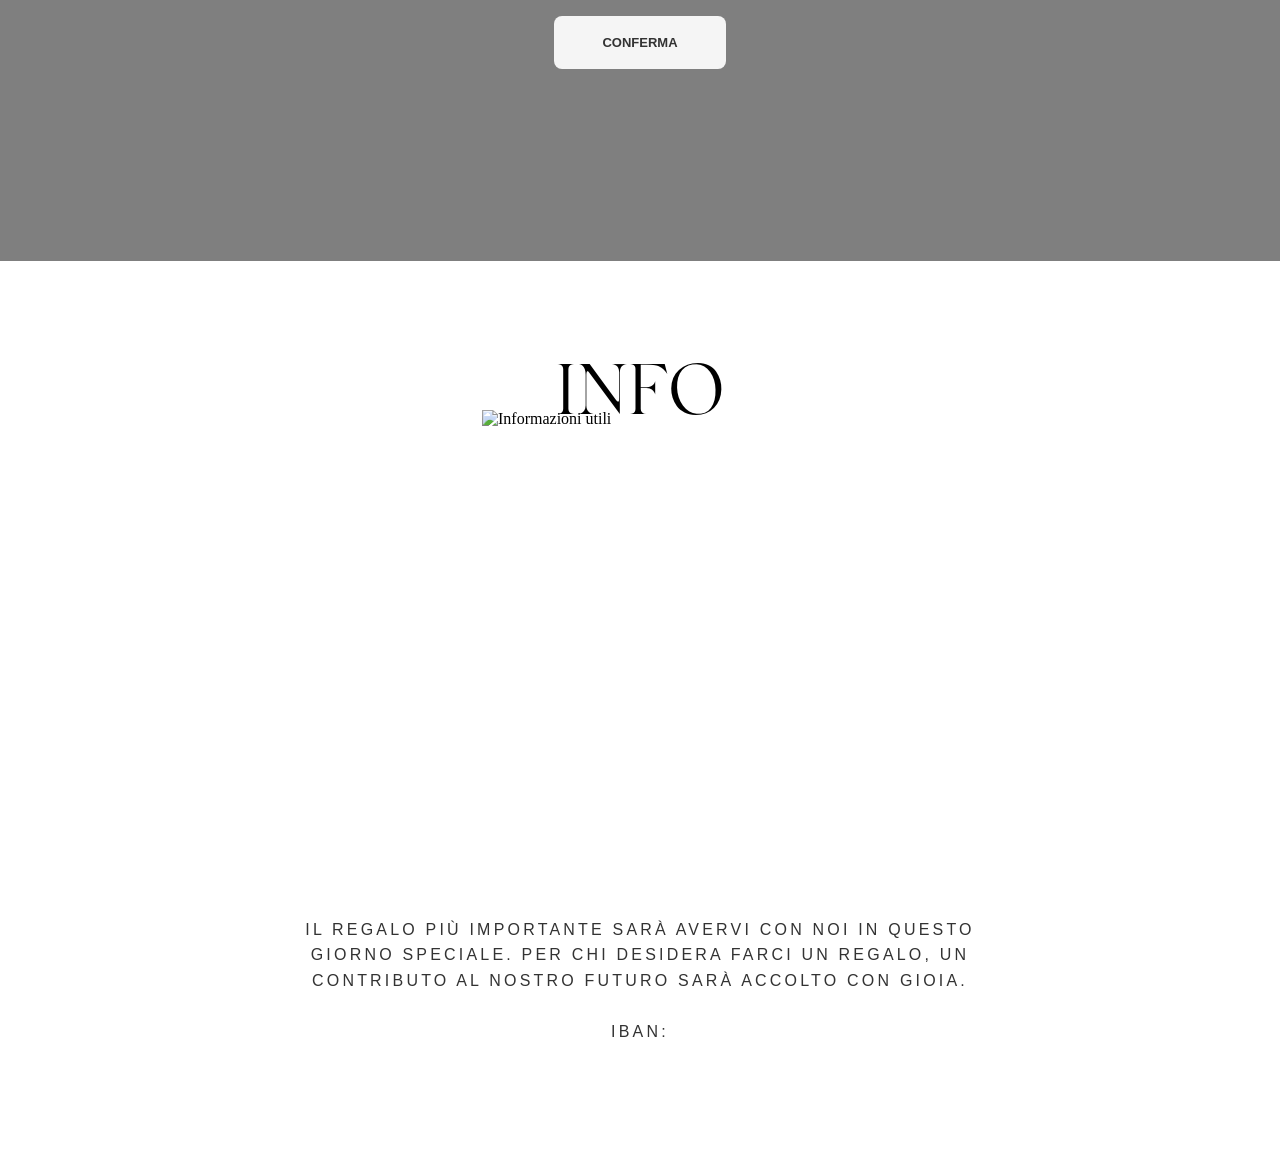
==== commit 6748929b: "Edit rsvo section text" ====
--- a/index.html
+++ b/index.html
@@ -68,7 +68,8 @@
 
     <!-- Testo sotto la foto centrale -->
     <div class="photo-description">
-        <h4>UNISCITI A NOI PER INTRAPRENDERE UN VIAGGIO D'AMORE, GIOIA E FELICITÀ ETERNA</h4>
+        <h4>UNISCITI A NOI PER INTRAPRENDERE UN VIAGGIO
+            D'AMORE, GIOIA E FELICITÀ ETERNA</h4>
     </div>
 
     <!-- Foto laterali per mobile -->
@@ -148,10 +149,9 @@
     <div class="container">
         <h2 class="section-title">Partecipazione</h2>
         <p class="section-text">
-            Si gradisce la conferma che è possibile effettuare
-            compilando il form sottostante
+            Conferma la tua presenza compilando il form qui sotto! Non vediamo l'ora di festeggiare con te.
         </p>
-        <a href="https://forms.gle/hBG2dPzC7ZbMSRRB8" target="_blank" class="btn btn-light">Conferma partecipazione</a>
+        <a href="https://forms.gle/hBG2dPzC7ZbMSRRB8" target="_blank" class="btn btn-light">Conferma</a>
     </div>
 </section>
 
--- a/css/styles.css
+++ b/css/styles.css
@@ -429,7 +429,7 @@
 }
 
 .photo-description h4 {
-    /* font-size: 0.9rem; */
+    font-size: 1rem;
     font-style: normal;
     font-weight: normal;
     letter-spacing: 0.2rem;
@@ -542,7 +542,7 @@
     }
 
     .photo-description h4 {
-        font-size: 0.75rem;
+        font-size: 0.68rem;
         font-style: normal;
         letter-spacing: 0.0rem;
         font-family: Helvetica Neue, Arial, sans-serif;
@@ -726,7 +726,7 @@
 }
 
 .location-info {
-    font-size: 1.2rem;
+    font-size: 1rem;
     line-height: 1.5;
     color: #555;
     margin-top: 1rem;
@@ -737,7 +737,7 @@
 
 .location-time {
     font-weight: bold;
-    font-size: 1.5rem;
+    font-size: 1.35rem;
     color: #555;
     margin-bottom: 2rem;
     font-family: Times SansSerif, serif;
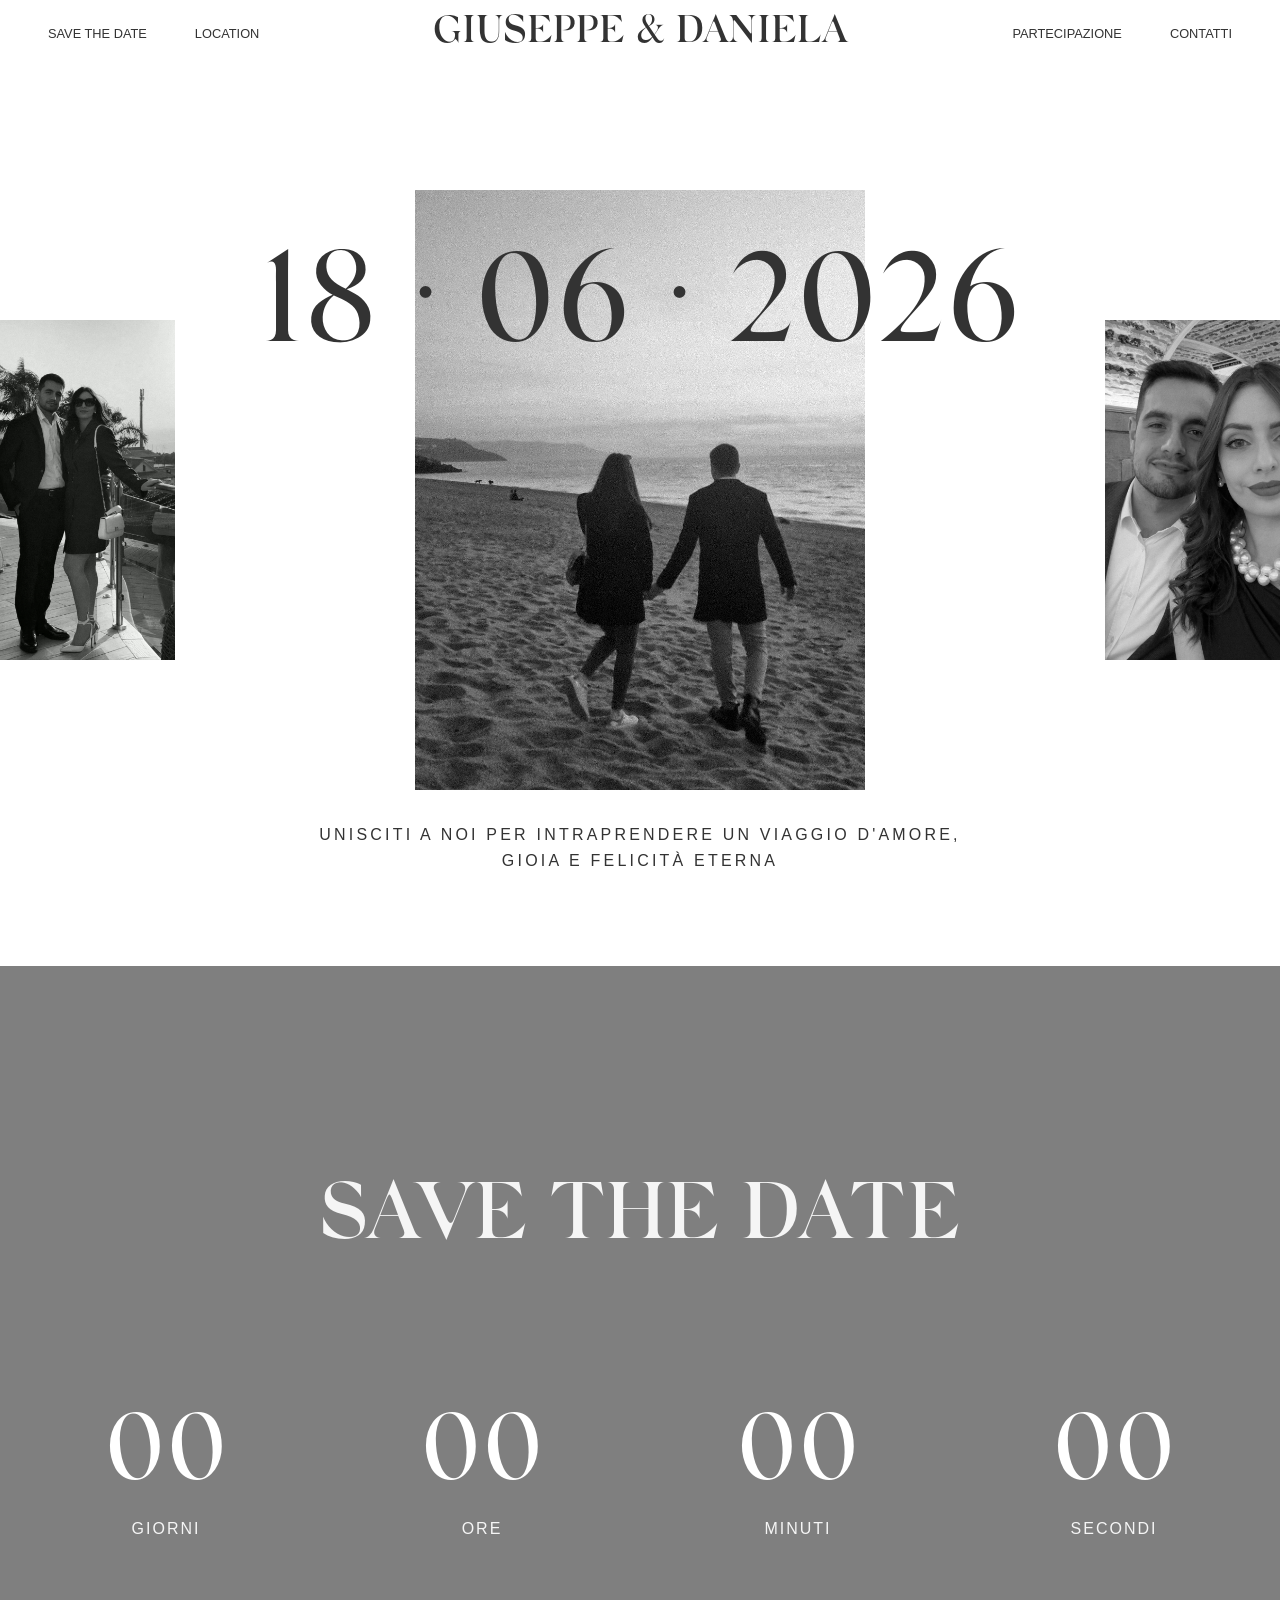
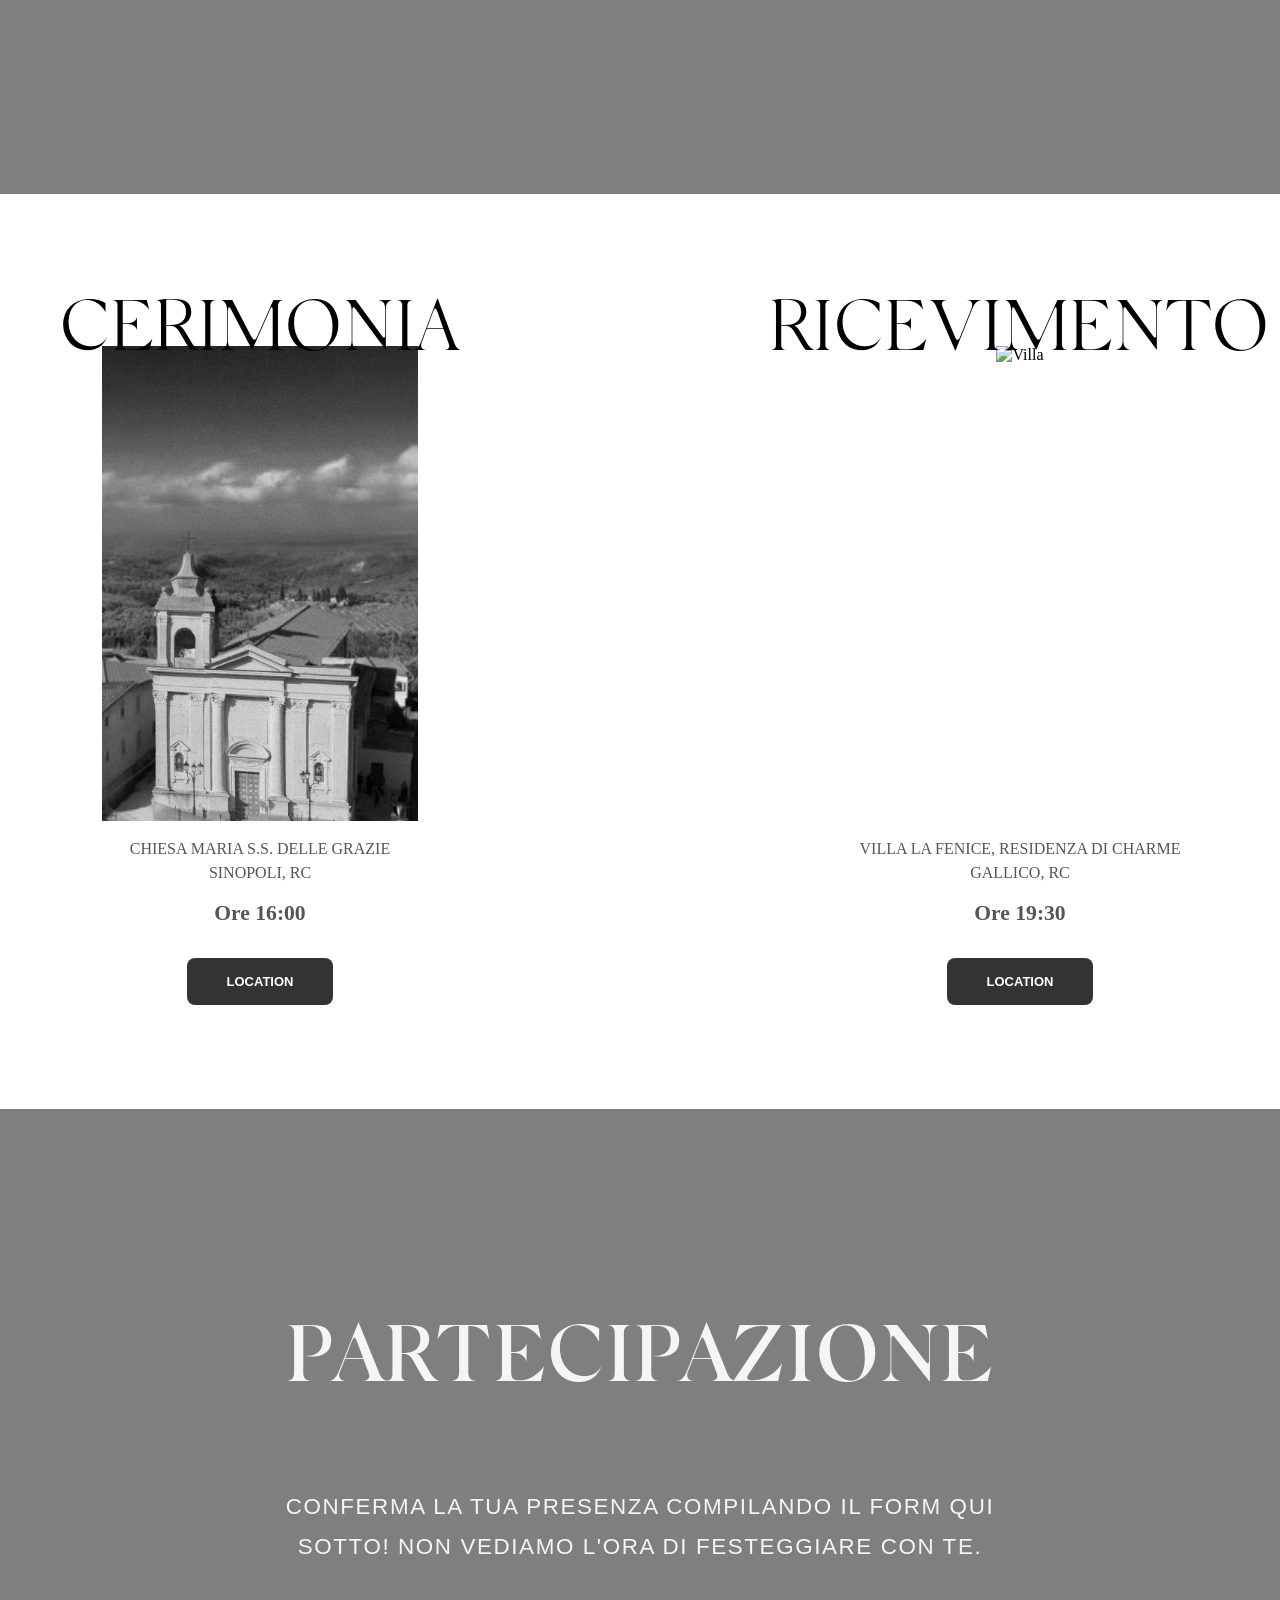
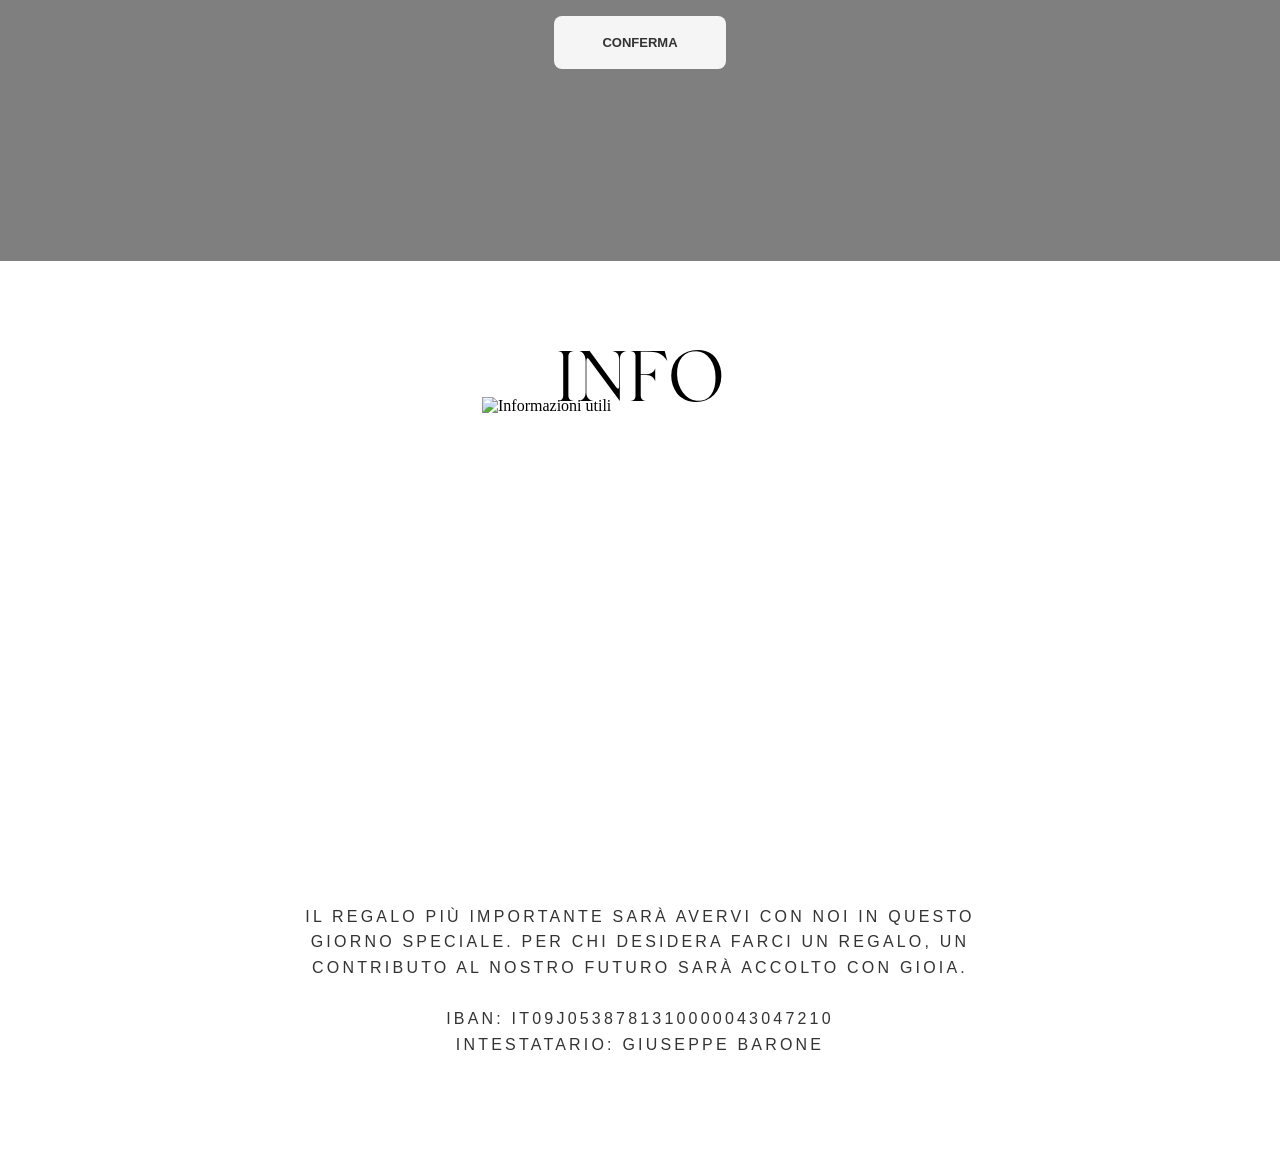
==== commit d4b6489b: "add iban" ====
--- a/index.html
+++ b/index.html
@@ -167,7 +167,9 @@
         <h4>Il regalo più importante sarà avervi con noi in questo giorno speciale. Per chi desidera farci un regalo, un contributo al nostro futuro sarà accolto con gioia.
             <br>
             <br>
-            IBAN:
+            IBAN: IT09J0538781310000043047210
+            <br>
+            Intestatario: Giuseppe Barone
         </h4>
     </div>
 </section>
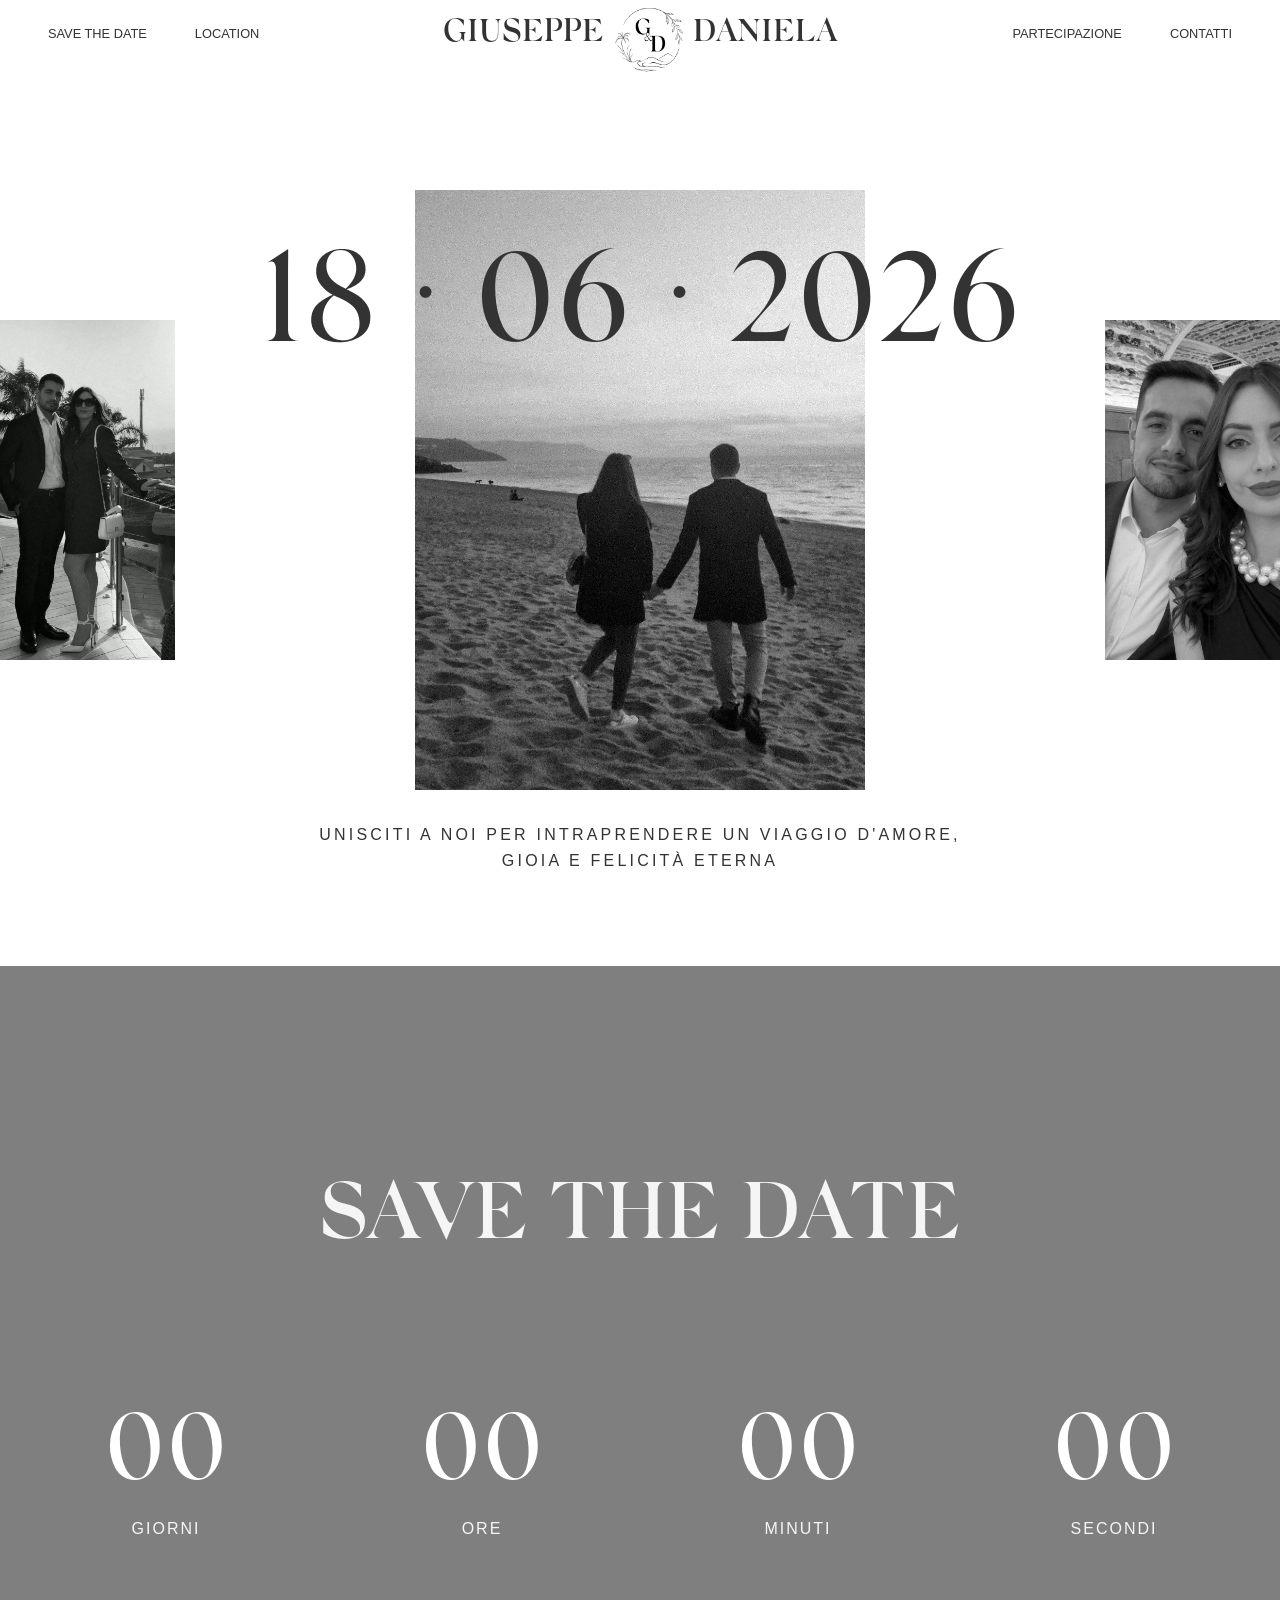
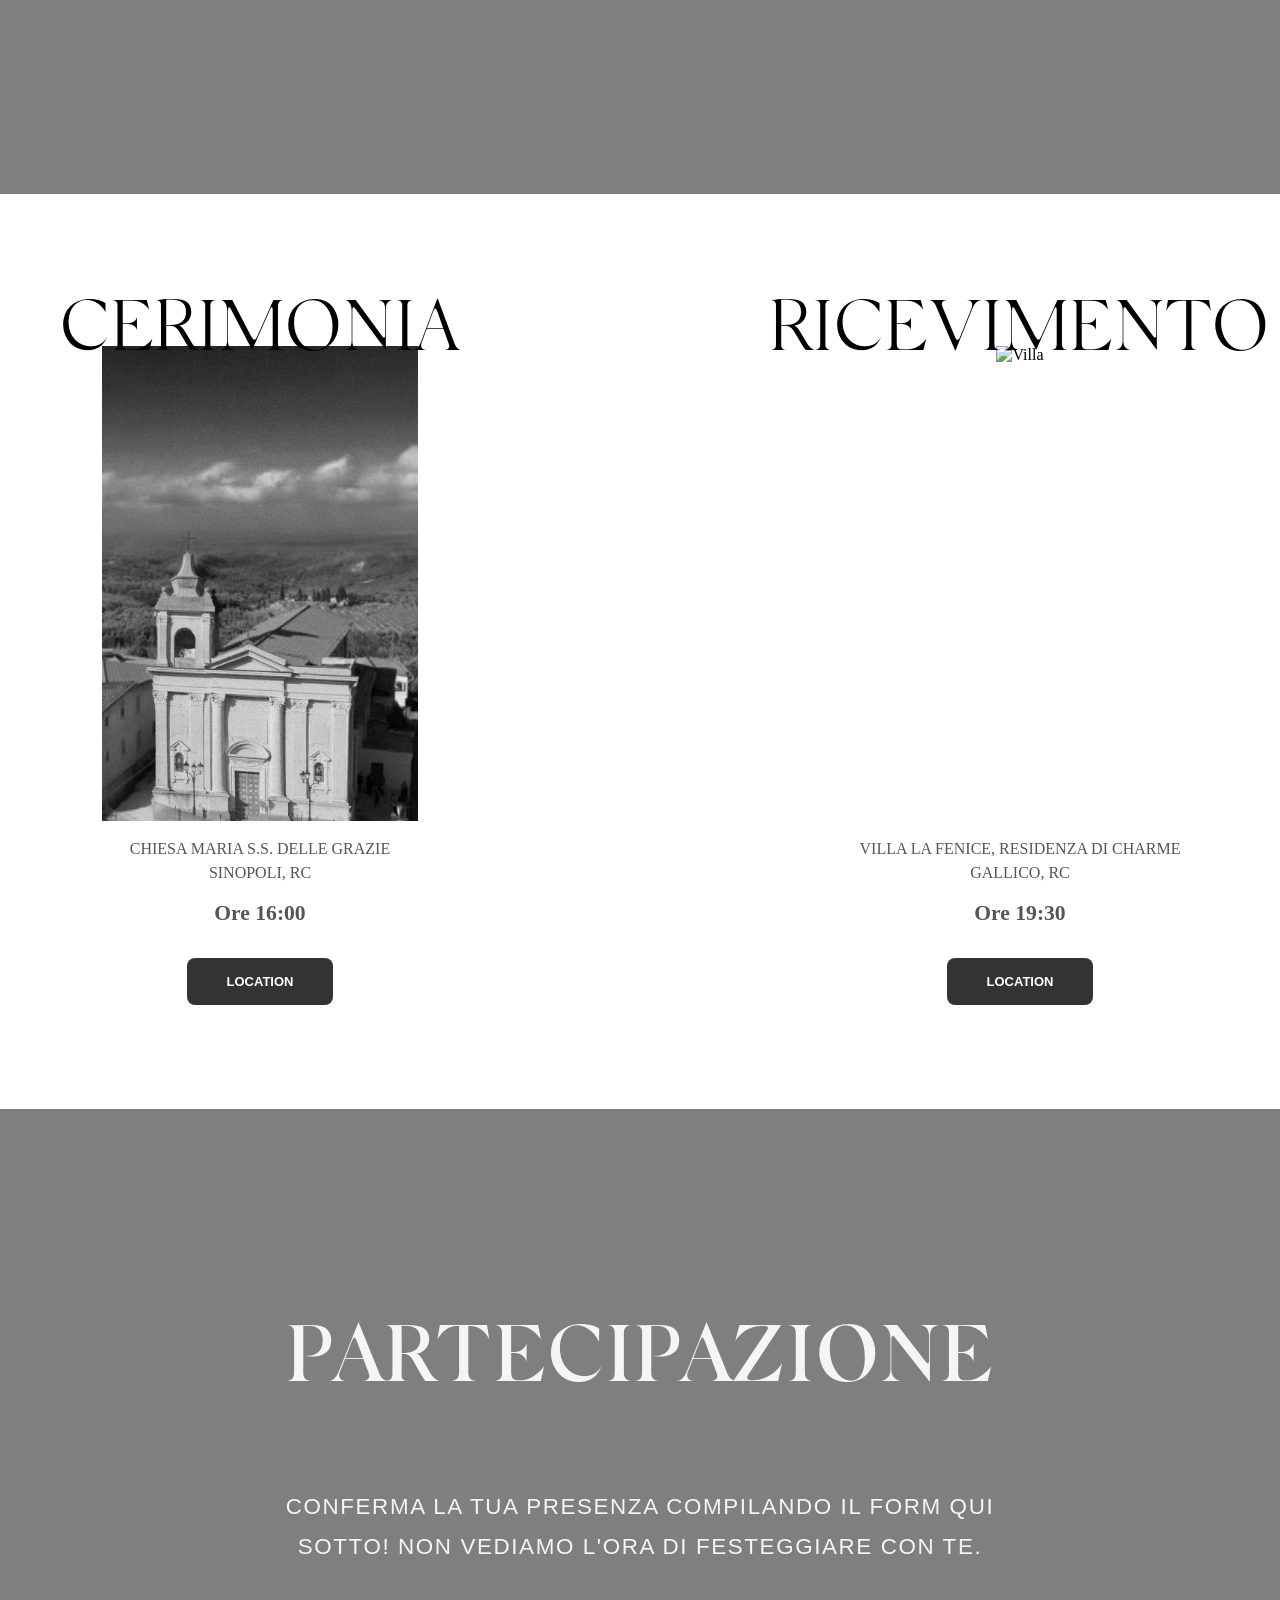
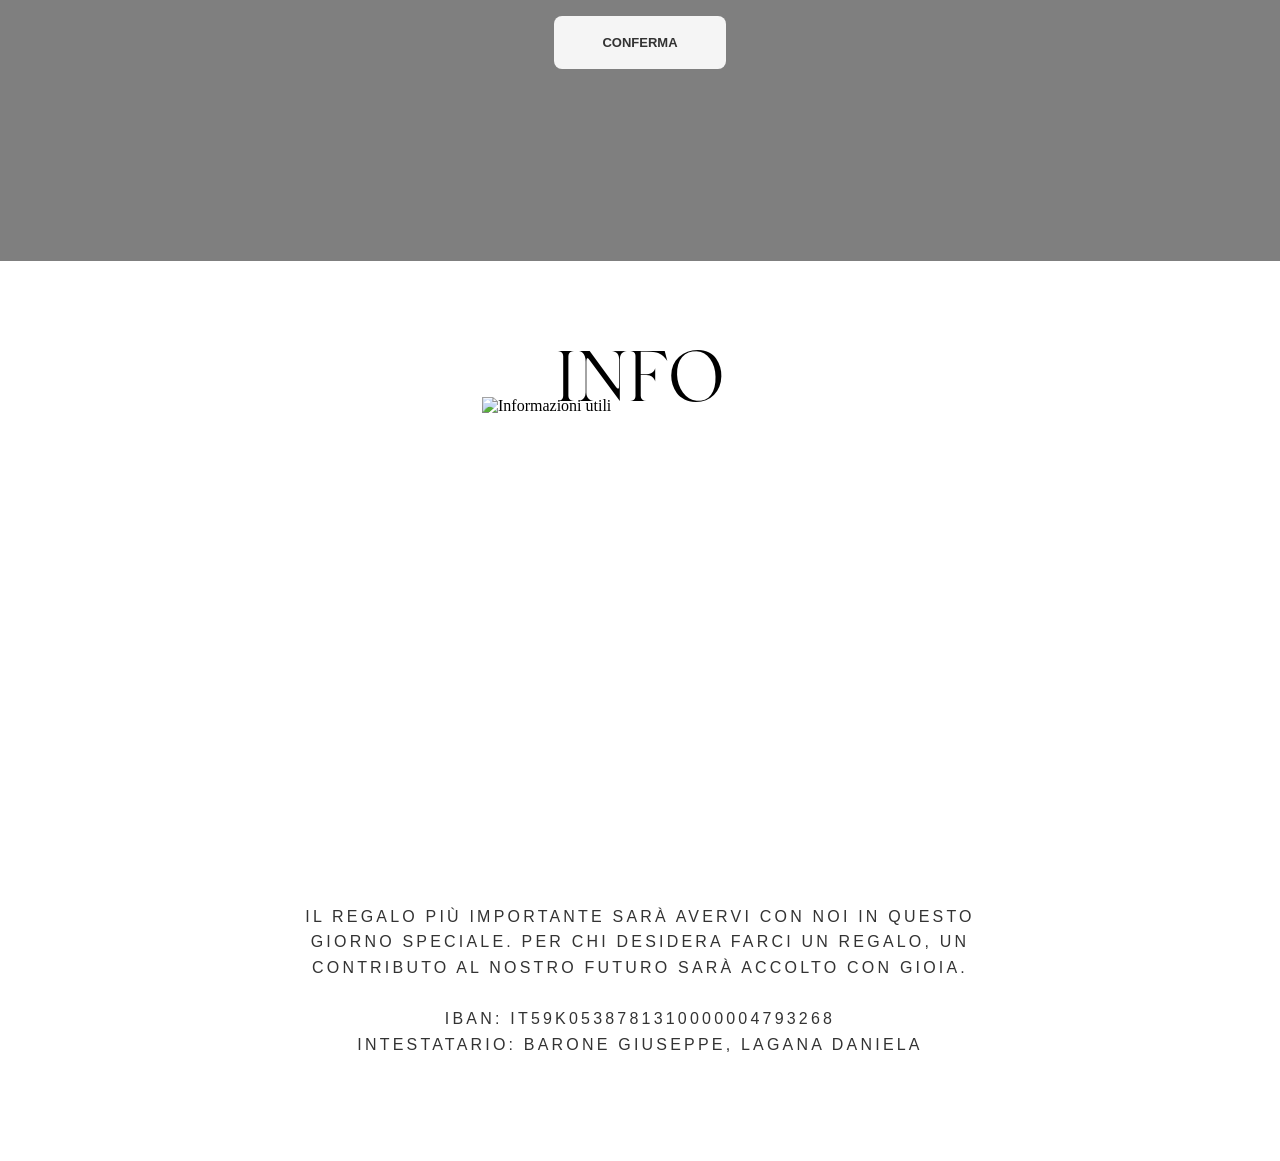
==== commit 9ddfca7e: "add iban and edit logo" ====
--- a/index.html
+++ b/index.html
@@ -5,7 +5,7 @@
     <meta name="viewport" content="width=device-width, initial-scale=1.0">
     <title>Giuseppe & Daniela</title>
     <link rel="stylesheet" href="css/styles.css">
-    <link rel="icon" type="image/x-icon" href="/images/favicon.ico">
+    <link rel="icon" type="image/x-icon" href="/images/logo_white.png">
 </head>
 <body>
 <!-- Navbar -->
@@ -18,7 +18,7 @@
         </ul>
         <!-- Gruppo Centrale: Nome + Logo + Nome -->
         <div class="nav-center">
-            <span class="nav-name">Giuseppe & Daniela</span>
+            <span class="nav-name">Giuseppe <img src="images/logo_black_cut.png" alt="&" class="nav-icon"> Daniela</span>
         </div>
         <!-- Menu Destra -->
         <ul class="nav-menu nav-menu-right">
@@ -167,9 +167,9 @@
         <h4>Il regalo più importante sarà avervi con noi in questo giorno speciale. Per chi desidera farci un regalo, un contributo al nostro futuro sarà accolto con gioia.
             <br>
             <br>
-            IBAN: IT09J0538781310000043047210
+            IBAN: IT59K0538781310000004793268
             <br>
-            Intestatario: Giuseppe Barone
+            Intestatario: Barone Giuseppe, Lagana Daniela
         </h4>
     </div>
 </section>
--- a/css/styles.css
+++ b/css/styles.css
@@ -148,10 +148,21 @@
 }
 
 .nav-name {
-    font-size: 2.4rem;
+    font-size: 2rem;
     text-transform: uppercase;
     color: #333;
     font-family: silk-reg, serif !important;
+    display: flex;
+    align-items: center;
+    gap: 0.6rem;
+}
+
+.nav-icon {
+    height: 2.2em;
+    width: auto;
+    vertical-align: middle;
+    display: inline-block;
+    margin-top: 1rem;
 }
 
 .nav-menu {
@@ -208,6 +219,16 @@
 }
 
 /* NAVBAR - RESPONSIVE */
+
+/* Tablet landscape e device medi (es. iPad) */
+@media screen and (max-width: 1024px) {
+    .nav-icon {
+        height: 1.8em;
+        margin-top: 0;
+    }
+}
+
+/* Tablet portrait, grandi smartphone (es. iPhone Plus, Galaxy S) */
 @media screen and (max-width: 768px) {
     .section-title {
         font-size: 2.5rem;
@@ -248,6 +269,11 @@
         font-family: silk-reg, serif !important;
     }
 
+    .nav-icon {
+        height: 1.6em;
+        margin-top: 0;
+    }
+
     .nav-center {
         position: static;
         transform: none;
@@ -272,6 +298,31 @@
         transition: transform 0.4s ease;
     }
 }
+
+/* Smartphone medi (es. iPhone 14, Galaxy S23) */
+@media screen and (max-width: 480px) {
+    .nav-name {
+        font-size: 1.1rem;
+    }
+
+    .nav-icon {
+        height: 3.5em;
+        margin-top: 0;
+    }
+}
+
+/* Smartphone piccoli (es. iPhone SE, Galaxy A) */
+@media screen and (max-width: 390px) {
+    .nav-name {
+        font-size: 0.95rem;
+    }
+
+    .nav-icon {
+        height: 1.4em;
+        margin-top: 0;
+    }
+}
+
 
 /* NAV OVERLAY MOBILE */
 .nav-overlay {
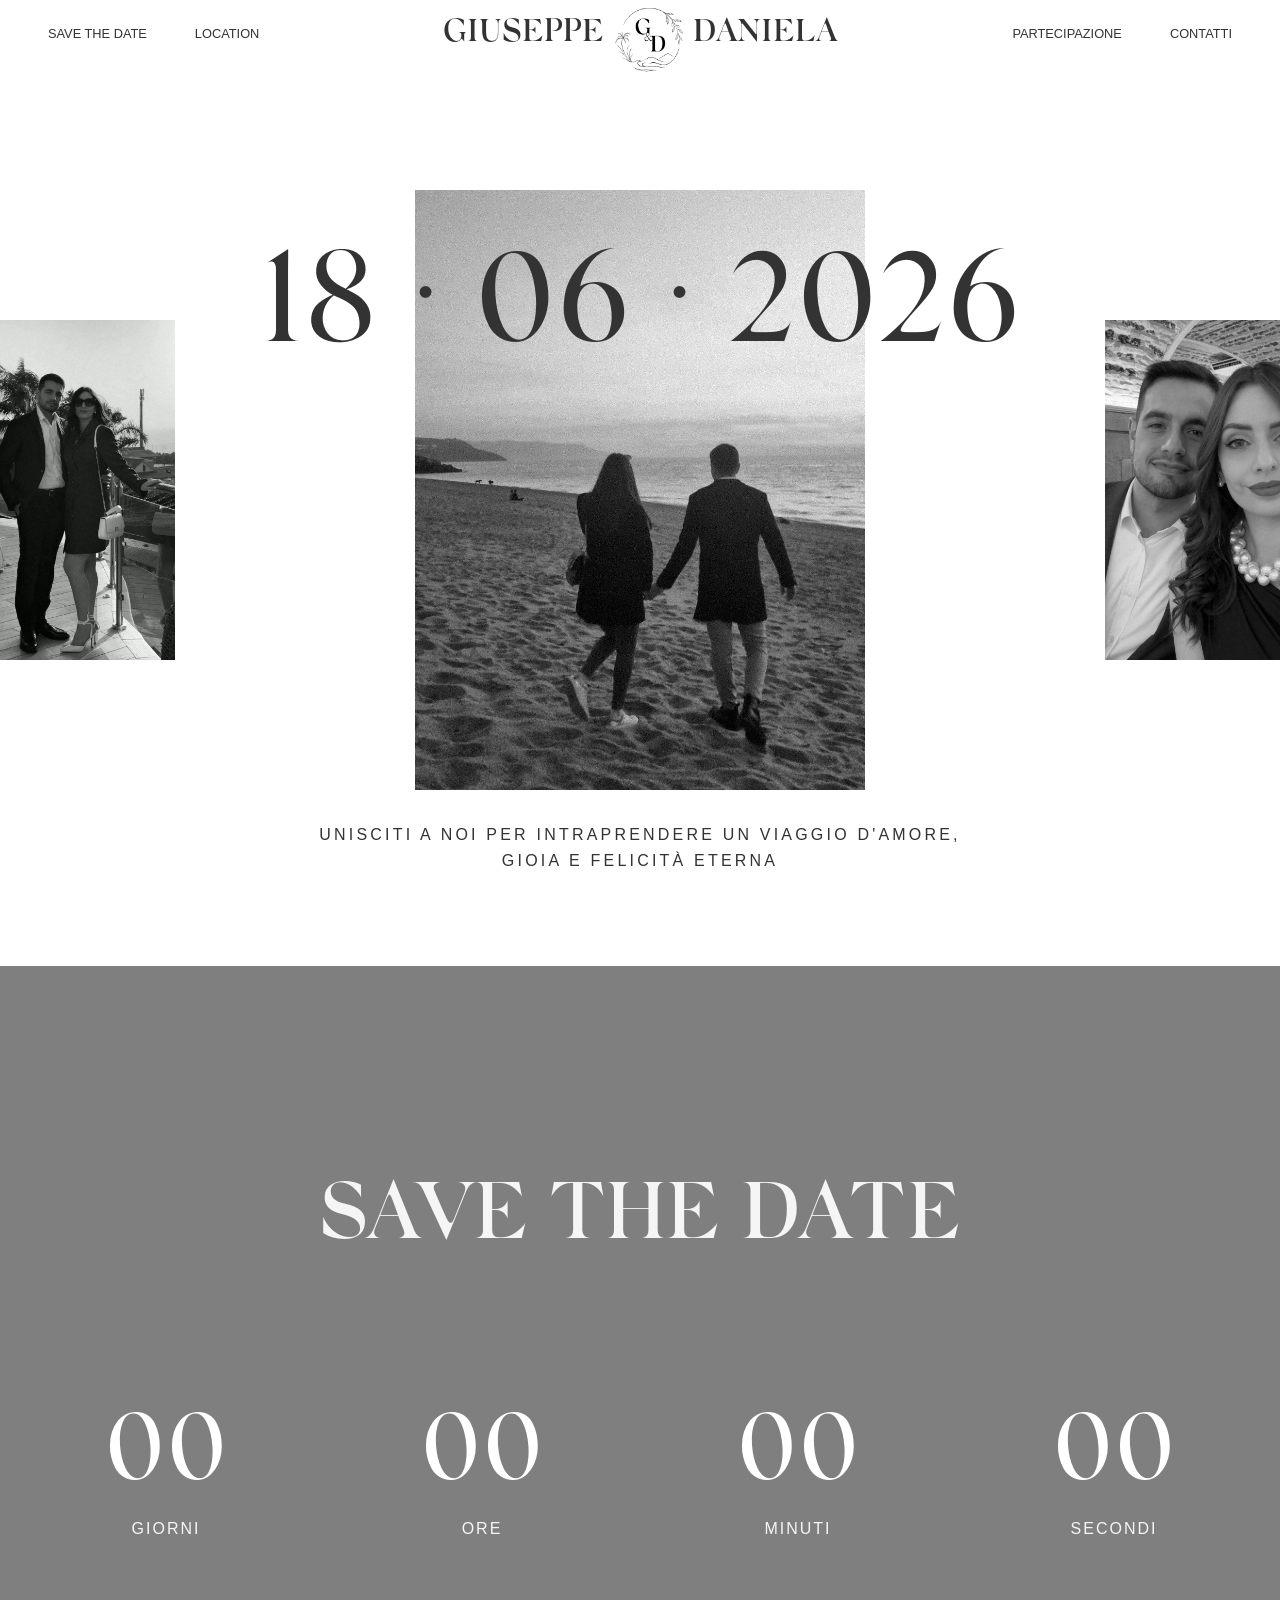
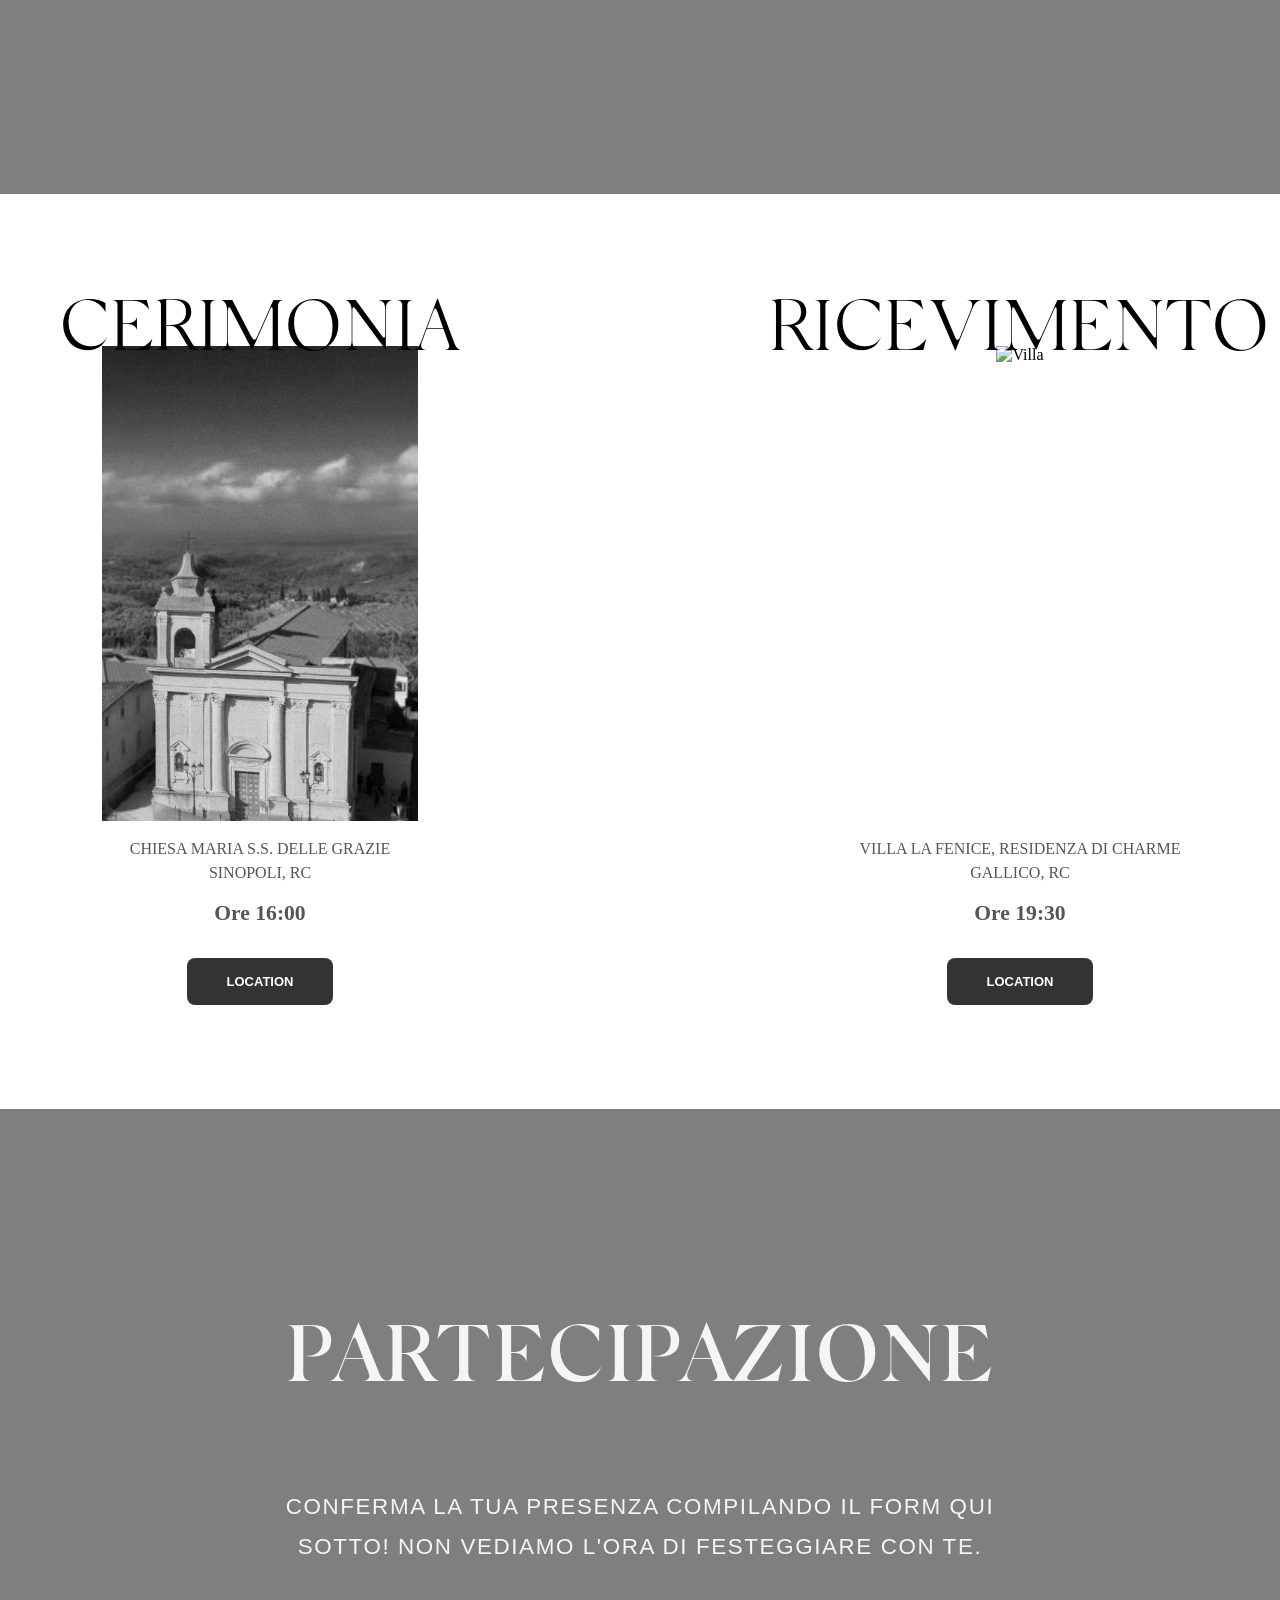
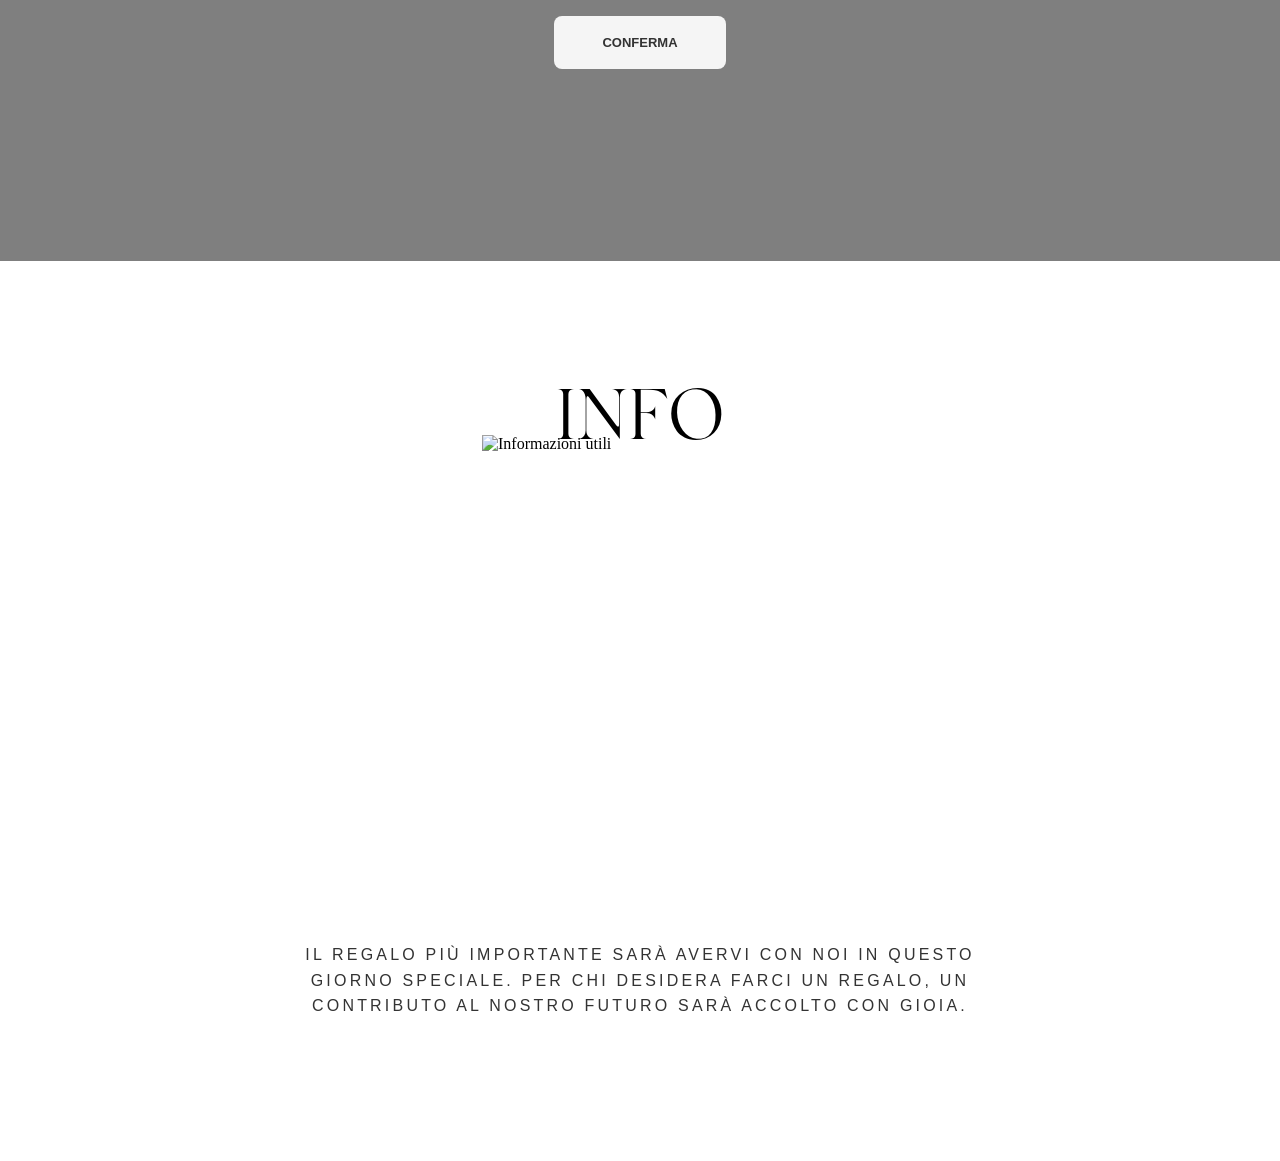
==== commit 24951b4a: "remove iban" ====
--- a/index.html
+++ b/index.html
@@ -165,11 +165,7 @@
     </div>
     <div class="photo-description" style="justify-content: center">
         <h4>Il regalo più importante sarà avervi con noi in questo giorno speciale. Per chi desidera farci un regalo, un contributo al nostro futuro sarà accolto con gioia.
-            <br>
-            <br>
-            IBAN: IT59K0538781310000004793268
-            <br>
-            Intestatario: Barone Giuseppe, Lagana Daniela
+
         </h4>
     </div>
 </section>
